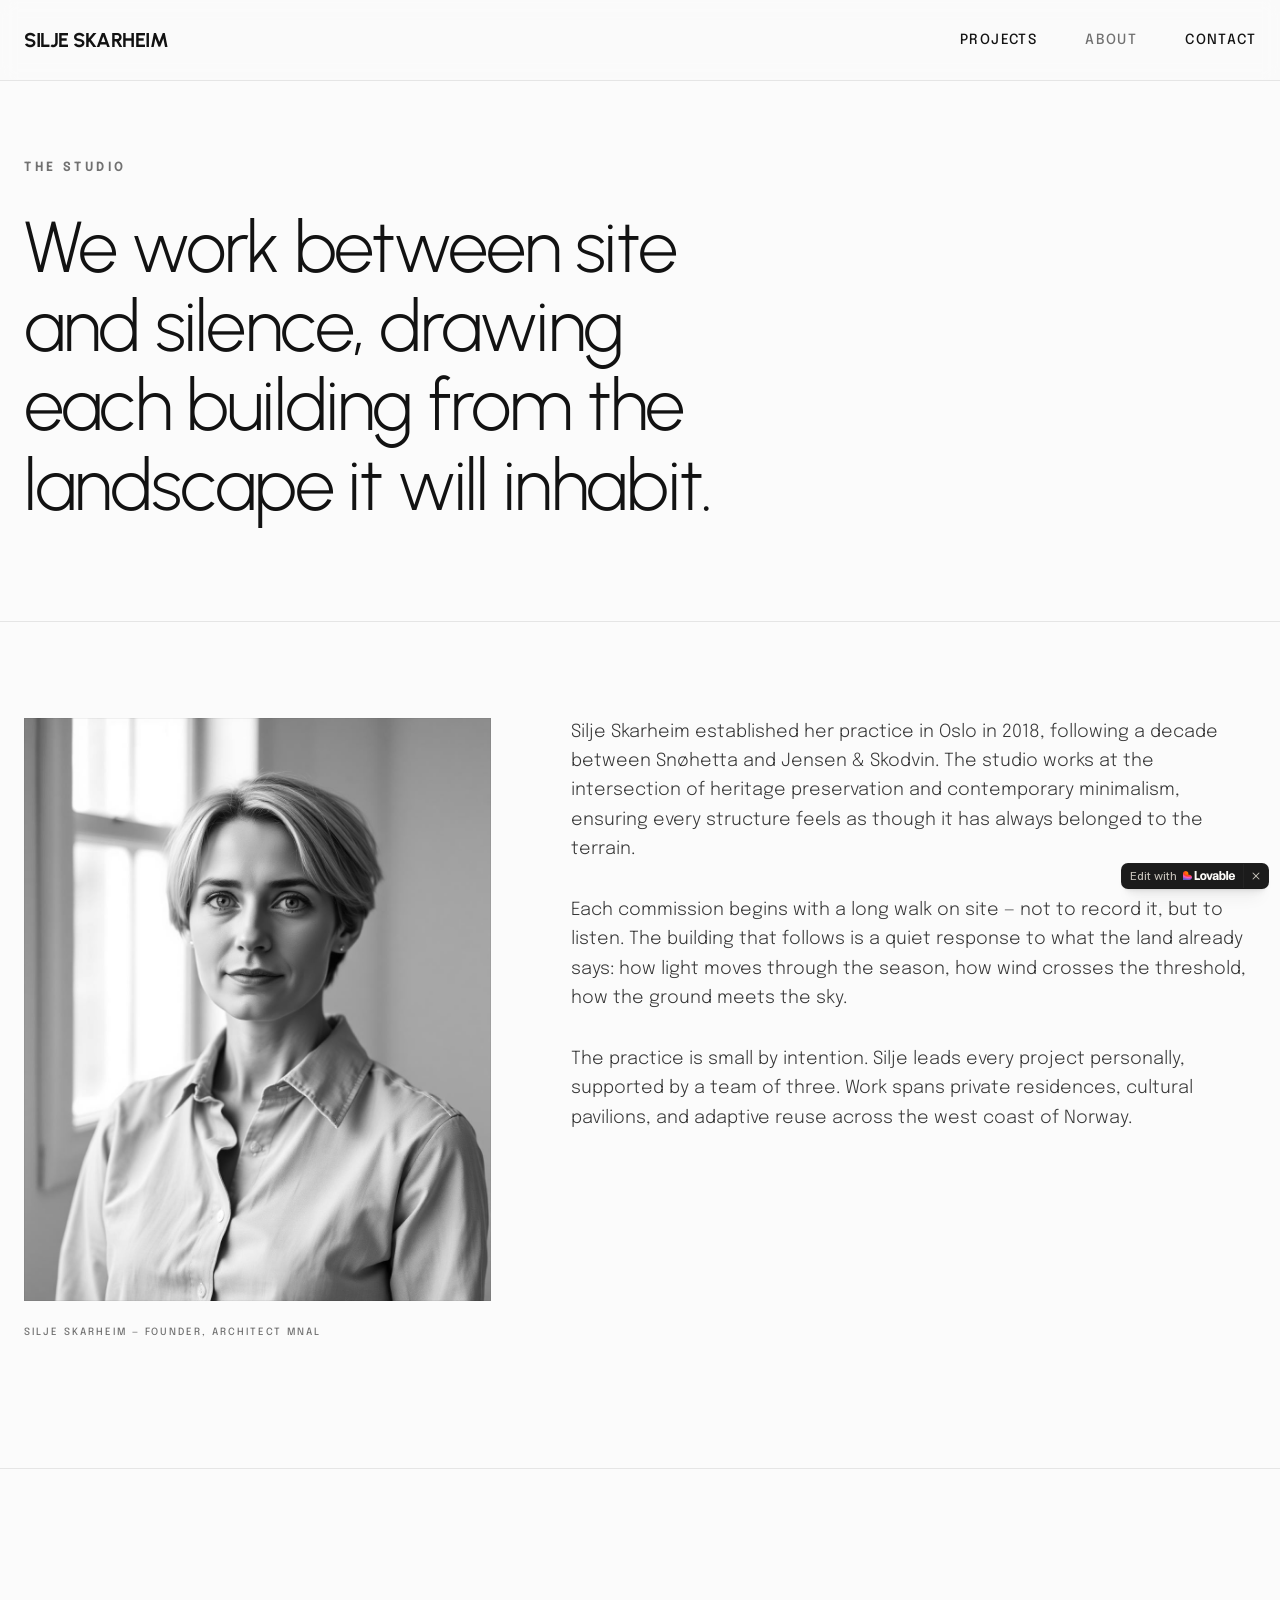
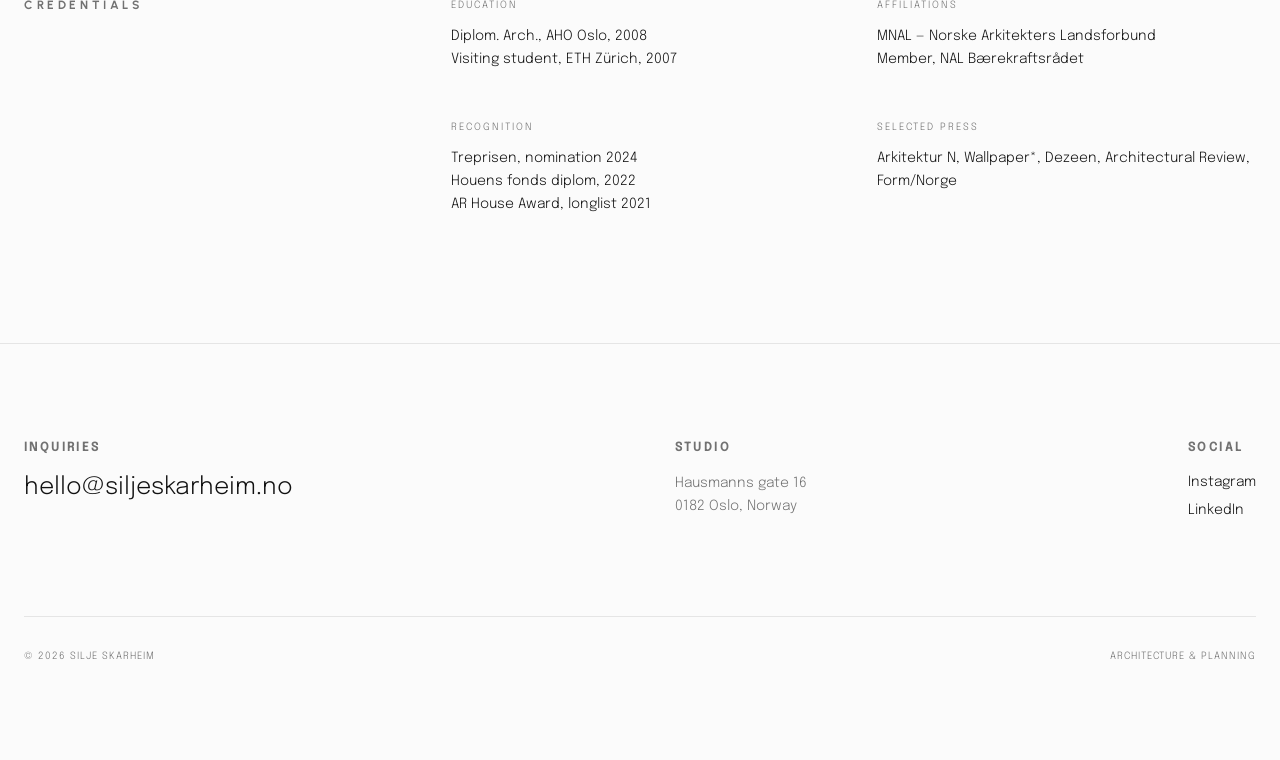
==== about.html @ f403f25b "Initial site Co-authored-by: Copilot <223556219+Copilot@users.noreply.github.com>" ====
<!DOCTYPE html><html lang="en"><head><meta charSet="utf-8"/><meta name="viewport" content="width=device-width, initial-scale=1"/><link rel="stylesheet" href="./assets/styles-DpxF1PvM.css" data-precedence="default"/><link rel="stylesheet" href="./fonts.css" data-precedence="default"/><title>About — Silje Skarheim</title><meta name="author" content="Silje Skarheim"/><meta property="og:type" content="website"/><meta name="twitter:card" content="summary_large_image"/><meta name="twitter:title" content="Silje — Architect MNAL, Oslo"/><meta name="twitter:description" content="A minimalist website showcasing the architectural work of Silje Skarheim."/><meta name="twitter:image" content="./assets/id-preview-7db0d701--3c477d62-ffeb-49ba-8477-8e46ab8a5248.lovable.app-1781374682608.png"/><meta name="description" content="Silje Skarheim established her practice in 2018. A focus on tectonic honesty and Nordic site specificity."/><meta property="og:title" content="About — Silje Skarheim"/><meta property="og:description" content="Architect MNAL based in Oslo. Practice founded 2018, working between residential and cultural commissions."/><meta property="og:image" content="./assets/portrait-silje-D8i7i19S.jpg"/>
<style>
	@font-face {
		font-family: 'CameraPlainVariable';
		src: url('./fonts/CameraPlainVariable.woff2') format('woff2');
		font-weight: 100 900;
		font-style: normal;
		font-display: swap;
	}

	#lovable-badge {
		--badge-bg: #1b1b1b;
		--badge-text: #c5c1b9;
		--badge-text-hover: #dcdad5;
		--badge-radius: 6px;
		--badge-padding: 8px;
		--badge-gap: 6px;
		--badge-shadow: 
			0 0 0 1px rgba(0, 0, 0, 0.88),
			0 1px 0 0 rgba(0, 0, 0, 0.04),
			0 2px 2px -1px rgba(0, 0, 0, 0.08),
			0 4px 4px -2px rgba(0, 0, 0, 0.08),
			0 8px 8px -4px rgba(0, 0, 0, 0.08),
			0 16px 16px -8px rgba(0, 0, 0, 0.08);
		--badge-transition-duration: 0.2s;
		--badge-transition-easing: cubic-bezier(0.16, 1, 0.32, 1);
		--focus-color: #575ECF;
		--focus-offset: 2px;
		--focus-width: 2px;
		
		position: fixed;
		bottom: 12px;
		right: 12px;
		height: 24px;
		display: flex;
		align-items: center;
		z-index: 1000000;
		background-color: var(--badge-bg) !important;
		color: var(--badge-text) !important;
		border-radius: var(--badge-radius);
		box-shadow: var(--badge-shadow) !important;
		font-size: 12px;
		font-family: CameraPlainVariable, "CameraPlainVariable Fallback", -apple-system, BlinkMacSystemFont, 'Segoe UI', Roboto, sans-serif;
		font-weight: 400 !important;
		text-transform: none !important;
		font-feature-settings: normal !important;
		transform: translateZ(0);
		will-change: transform, opacity;
	}

	#lovable-badge-cta {
		display: flex;
		align-items: center;
		gap: var(--badge-gap);
		padding: 0 var(--badge-padding);
		height: 100%;
		color: inherit;
		text-decoration: none;
		white-space: nowrap;
		border-radius: var(--badge-radius) 0 0 var(--badge-radius);
		transition: 
			background-color var(--badge-transition-duration) ease,
			color var(--badge-transition-duration) ease,
			transform 0.1s ease;
	}

	#lovable-badge-cta:hover {
		background: rgba(255, 255, 255, 0.04);
		color: var(--badge-text-hover);
	}

	#lovable-badge-cta:active {
		transform: scale(0.98);
	}

	#lovable-badge-cta:focus {
		outline: none;
	}

	#lovable-badge-cta:focus-visible {
		outline: var(--focus-width) solid var(--focus-color);
		outline-offset: var(--focus-offset);
		z-index: 1;
	}

	#lovable-badge-text {
		line-height: 1;
	}

	#lovable-badge-divider {
		width: 1px;
		height: 24px;
		background-color: rgba(255, 255, 255, 0.04);
		flex-shrink: 0;
	}

	#lovable-badge-close {
		width: 24px;
		height: 24px;
		min-width: 24px;
		min-height: 24px;
		cursor: pointer;
		background: none;
		border: none;
		padding: 0;
		display: flex;
		align-items: center;
		justify-content: center;
		border-radius: 0 var(--badge-radius) var(--badge-radius) 0;
		flex-shrink: 0;
		transition: 
			background-color var(--badge-transition-duration) ease,
			transform 0.1s ease;
	}

	#lovable-badge-close:hover {
		background: rgba(255, 255, 255, 0.04);
	}

	#lovable-badge-close:active {
		transform: scale(0.92);
	}

	#lovable-badge-close:focus {
		outline: none;
	}

	#lovable-badge-close:focus-visible {
		outline: var(--focus-width) solid var(--focus-color);
		outline-offset: calc(var(--focus-offset) * -1);
		z-index: 1;
	}

	#lovable-badge-close svg path {
		fill: var(--badge-text);
		transition: fill var(--badge-transition-duration) ease;
	}

	#lovable-badge-close:hover svg path {
		fill: var(--badge-text-hover);
	}

	@media (prefers-reduced-motion: reduce) {
		#lovable-badge-cta,
		#lovable-badge-close,
		#lovable-badge-close svg path {
			transition: none;
		}
		
		#lovable-badge-cta:active,
		#lovable-badge-close:active {
			transform: none;
		}
	}

	@media (prefers-contrast: high) {
		#lovable-badge {
			--badge-bg: #000;
			--badge-text: #fff;
			--badge-text-hover: #fff;
			border: 2px solid currentColor;
		}
		
		#lovable-badge-cta:focus-visible,
		#lovable-badge-close:focus-visible {
			outline-width: 3px;
		}
	}
</style>
</head><body><nav class="fixed top-0 w-full z-50 bg-canvas/80 backdrop-blur-sm border-b border-line"><div class="max-w-7xl mx-auto px-6 h-20 flex items-center justify-between"><a href="./about.html" class="font-heading font-bold text-xl tracking-tight uppercase text-ink">Silje Skarheim</a><div class="flex gap-8 md:gap-12 text-[11px] md:text-sm uppercase tracking-widest font-medium"><a href="./projects.html" class="text-ink hover:text-muted-grey transition-colors">Projects</a><a class="text-ink hover:text-muted-grey transition-colors text-muted-grey" href="./about.html" data-status="active" aria-current="page">About</a><a href="./contact.html" class="text-ink hover:text-muted-grey transition-colors">Contact</a></div></div></nav><main class="min-h-screen bg-canvas text-ink"><!--$--><section class="pt-40 pb-24 px-6"><div class="max-w-7xl mx-auto"><p class="text-xs uppercase tracking-[0.3em] font-bold text-muted-grey mb-8">The Studio</p><h1 class="font-heading text-4xl md:text-6xl lg:text-7xl font-light leading-[1.1] tracking-tight max-w-4xl text-balance">We work between site and silence, drawing each building from the landscape it will inhabit.</h1></div></section><section class="pb-32 px-6 border-t border-line pt-24"><div class="max-w-7xl mx-auto grid grid-cols-1 md:grid-cols-12 gap-12 md:gap-20"><div class="md:col-span-5"><img src="./assets/portrait-silje-D8i7i19S.jpg" alt="Silje Skarheim" loading="lazy" class="w-full aspect-[4/5] object-cover outline-1 -outline-offset-1 outline-ink/5 grayscale"/><p class="mt-6 text-[10px] font-medium uppercase tracking-[0.2em] text-muted-grey">Silje Skarheim — Founder, Architect MNAL</p></div><div class="md:col-span-7 space-y-8 text-lg leading-relaxed text-ink/85 font-light"><p>Silje Skarheim established her practice in Oslo in 2018, following a decade between Snøhetta and Jensen &amp; Skodvin. The studio works at the intersection of heritage preservation and contemporary minimalism, ensuring every structure feels as though it has always belonged to the terrain.</p><p>Each commission begins with a long walk on site — not to record it, but to listen. The building that follows is a quiet response to what the land already says: how light moves through the season, how wind crosses the threshold, how the ground meets the sky.</p><p>The practice is small by intention. Silje leads every project personally, supported by a team of three. Work spans private residences, cultural pavilions, and adaptive reuse across the west coast of Norway.</p></div></div></section><section class="py-32 px-6 border-t border-line"><div class="max-w-7xl mx-auto grid grid-cols-1 md:grid-cols-12 gap-12"><div class="md:col-span-4"><h2 class="font-heading text-xs uppercase tracking-[0.3em] font-bold text-muted-grey">Credentials</h2></div><div class="md:col-span-8 grid grid-cols-1 md:grid-cols-2 gap-12 text-sm leading-relaxed"><div><p class="text-[10px] uppercase tracking-[0.2em] text-muted-grey mb-3">Education</p><p>Diplom. Arch., AHO Oslo, 2008<br/>Visiting student, ETH Zürich, 2007</p></div><div><p class="text-[10px] uppercase tracking-[0.2em] text-muted-grey mb-3">Affiliations</p><p>MNAL — Norske Arkitekters Landsforbund<br/>Member, NAL Bærekraftsrådet</p></div><div><p class="text-[10px] uppercase tracking-[0.2em] text-muted-grey mb-3">Recognition</p><p>Treprisen, nomination 2024<br/>Houens fonds diplom, 2022<br/>AR House Award, longlist 2021</p></div><div><p class="text-[10px] uppercase tracking-[0.2em] text-muted-grey mb-3">Selected Press</p><p>Arkitektur N, Wallpaper*, Dezeen, Architectural Review, Form/Norge</p></div></div></div></section><!--/$--></main><footer class="py-24 px-6 border-t border-line"><div class="max-w-7xl mx-auto flex flex-col md:flex-row justify-between items-start gap-16"><div class="space-y-4"><p class="text-xs uppercase tracking-[0.2em] font-bold text-muted-grey">Inquiries</p><a href="mailto:hello@siljeskarheim.no" class="text-2xl font-light border-b border-transparent hover:border-ink transition-colors">hello@siljeskarheim.no</a></div><div class="space-y-4"><p class="text-xs uppercase tracking-[0.2em] font-bold text-muted-grey">Studio</p><p class="text-sm text-muted-grey leading-relaxed">Hausmanns gate 16<br/>0182 Oslo, Norway</p></div><div class="space-y-4"><p class="text-xs uppercase tracking-[0.2em] font-bold text-muted-grey">Social</p><div class="flex flex-col gap-2"><a href="#" class="text-sm hover:text-muted-grey transition-colors">Instagram</a><a href="#" class="text-sm hover:text-muted-grey transition-colors">LinkedIn</a></div></div></div><div class="max-w-7xl mx-auto mt-24 pt-8 border-t border-line flex justify-between"><span class="text-[10px] uppercase tracking-widest text-muted-grey">© <!-- -->2026<!-- --> Silje Skarheim</span><span class="text-[10px] uppercase tracking-widest text-muted-grey">Architecture &amp; Planning</span></div></footer>
<aside 
	id="lovable-badge" 
	role="complementary"
	dir="ltr"
	lang="en"
	aria-label="Edit with Lovable">
	<a 
		id="lovable-badge-cta" 
		target="_blank" 
		href="https://lovable.dev/projects/3c477d62-ffeb-49ba-8477-8e46ab8a5248?utm_source=lovable-badge"
		rel="noopener nofollow"
		aria-label="Edit with Lovable">
		<span id="lovable-badge-text">Edit with</span>
		<svg xmlns="http://www.w3.org/2000/svg" width="52" height="16" fill="none" viewBox="0 0 52 16">
  <path fill="#FCFBF8" fill-rule="evenodd" d="M20.318 5.25c.643 0 1.206.14 1.69.418a2.81 2.81 0 0 1 1.118 1.191c.266.513.4 1.115.4 1.807s-.134 1.296-.4 1.812a2.81 2.81 0 0 1-1.118 1.193c-.484.278-1.047.418-1.69.418s-1.208-.14-1.695-.418a2.85 2.85 0 0 1-1.125-1.193c-.262-.516-.393-1.12-.393-1.812s.131-1.294.393-1.807a2.848 2.848 0 0 1 1.125-1.191c.487-.279 1.052-.418 1.695-.418Zm0 1.425c-.27 0-.504.076-.7.228-.193.147-.34.37-.443.67-.102.295-.153.66-.153 1.093 0 .435.05.801.153 1.1.102.3.25.524.443.676.196.147.43.22.7.22.27 0 .502-.073.694-.22.193-.152.341-.375.443-.67.103-.299.153-.667.153-1.106 0-.65-.112-1.145-.337-1.481a1.08 1.08 0 0 0-.953-.51ZM32.7 5.25c.61 0 1.127.1 1.549.3.422.197.74.48.953.849.217.368.325.809.325 1.32v2.704c0 .29.02.562.062.812.044.245.108.4.19.466V12h-1.935a5.895 5.895 0 0 1-.105-.684 7.745 7.745 0 0 1-.02-.228 2.293 2.293 0 0 1-.151.203c-.205.242-.47.437-.793.584-.32.143-.685.215-1.094.215-.406 0-.77-.08-1.094-.24a1.845 1.845 0 0 1-.756-.682 1.984 1.984 0 0 1-.27-1.045c0-.606.178-1.069.535-1.388.356-.324.87-.534 1.542-.633l1.125-.16c.225-.032.403-.074.534-.123a.622.622 0 0 0 .288-.196.549.549 0 0 0 .093-.327.65.65 0 0 0-.11-.367.702.702 0 0 0-.32-.27c-.14-.07-.31-.105-.51-.105-.32 0-.576.083-.768.251-.193.164-.298.39-.314.676h-1.923c.016-.434.147-.82.393-1.155.25-.34.596-.604 1.039-.792.442-.189.954-.283 1.535-.283Zm.99 3.498a.98.98 0 0 1-.215.14 2.49 2.49 0 0 1-.584.178l-.473.092c-.315.061-.553.156-.713.283-.155.127-.233.305-.233.534 0 .23.084.412.252.547.168.135.383.203.645.203s.494-.058.694-.173c.201-.118.355-.282.461-.49.11-.21.166-.448.166-.714v-.6Zm4.526-2.375c.065-.125.138-.243.221-.349.197-.25.437-.44.719-.571.282-.135.6-.203.952-.203.528 0 .988.138 1.377.412.389.275.688.67.896 1.186.21.512.314 1.12.314 1.824 0 .7-.107 1.309-.32 1.825-.213.512-.518.906-.915 1.18-.393.275-.854.412-1.383.412-.352 0-.667-.062-.946-.184a1.832 1.832 0 0 1-.7-.554 2.2 2.2 0 0 1-.234-.383V12h-1.843V3h1.862v3.373Zm1.284.296c-.274 0-.51.085-.707.253-.192.163-.338.397-.436.7a3.376 3.376 0 0 0-.148 1.05c0 .406.05.759.148 1.058.098.299.243.53.436.694.197.164.433.246.707.246.279 0 .512-.082.7-.246.193-.164.336-.395.43-.694.099-.3.148-.652.148-1.058 0-.405-.05-.757-.147-1.056-.095-.299-.238-.53-.43-.694a1.015 1.015 0 0 0-.7-.253Zm9.416-1.419c.602 0 1.136.131 1.604.393.466.262.829.643 1.086 1.143.263.5.394 1.097.394 1.794 0 .25-.002.449-.006.596H47.51c.018.288.071.538.164.75a1.3 1.3 0 0 0 .491.596c.214.13.465.196.757.196.319 0 .583-.082.792-.246.209-.167.34-.403.393-.706h1.862a2.48 2.48 0 0 1-.485 1.235 2.54 2.54 0 0 1-1.051.805c-.439.188-.949.283-1.53.283-.655 0-1.225-.125-1.708-.375a2.672 2.672 0 0 1-1.13-1.143c-.267-.508-.4-1.137-.4-1.887 0-.712.14-1.327.418-1.843a2.86 2.86 0 0 1 1.155-1.186c.491-.27 1.051-.405 1.678-.405Zm-.044 1.345c-.274 0-.516.068-.725.203a1.29 1.29 0 0 0-.479.59 2.045 2.045 0 0 0-.132.498h2.562a1.873 1.873 0 0 0-.138-.602 1.061 1.061 0 0 0-.418-.516 1.243 1.243 0 0 0-.67-.173Z" clip-rule="evenodd"/>
  <path fill="#FCFBF8" d="m26.605 9.995 1.342-4.566h1.924L27.628 12h-2.07l-2.33-6.57h1.98l1.397 4.565Zm-13.013.143h2.256c1.632 0 1.421 1.837 1.418 1.861h-5.603V3h1.93v7.138Zm31.516 1.861h-1.862V3h1.862v8.999Z"/>
  <path fill="url(#a)" fill-rule="evenodd" d="M2.7 3c1.492 0 2.7 1.192 2.7 2.663v1.012h.9c1.49 0 2.7 1.192 2.7 2.662S7.791 12 6.3 12H0V5.663C0 4.193 1.209 3 2.7 3Z" clip-rule="evenodd"/>
  <defs>
    <radialGradient id="a" cx="0" cy="0" r="1" gradientTransform="matrix(-1.54236 7.07838 -10.231 -2.15602 4.627 5.022)" gradientUnits="userSpaceOnUse">
      <stop offset=".106" stop-color="#FE7B02"/>
      <stop offset=".394" stop-color="#FE3F21"/>
      <stop offset=".608" stop-color="#F858BC"/>
      <stop offset=".929" stop-color="#575ECF"/>
    </radialGradient>
  </defs>
</svg>

	</a>
	
	<span id="lovable-badge-divider" aria-hidden="true"></span>
	
	<button 
		id="lovable-badge-close"
		aria-label="Dismiss"
		title="Dismiss"
		type="button">
		<svg xmlns="http://www.w3.org/2000/svg" width="16" height="16" fill="none" viewBox="0 0 16 16" aria-hidden="true">
			<path d="M10.646 4.646a.5.5 0 1 1 .707.708L8.707 8l2.646 2.646a.5.5 0 1 1-.707.707L8 8.707l-2.646 2.646a.5.5 0 1 1-.708-.707L7.293 8 4.646 5.354a.5.5 0 1 1 .708-.708L8 7.293l2.646-2.647Z"/>
		</svg>
	</button>
</aside>

</body></html>
---- assets/styles-DpxF1PvM.css ----
@layer properties{@supports (((-webkit-hyphens:none)) and (not (margin-trim:inline))) or ((-moz-orient:inline) and (not (color:rgb(from red r g b)))){*,:before,:after,::backdrop{--tw-translate-x:0;--tw-translate-y:0;--tw-translate-z:0;--tw-rotate-x:initial;--tw-rotate-y:initial;--tw-rotate-z:initial;--tw-skew-x:initial;--tw-skew-y:initial;--tw-space-y-reverse:0;--tw-space-x-reverse:0;--tw-border-style:solid;--tw-leading:initial;--tw-font-weight:initial;--tw-tracking:initial;--tw-ordinal:initial;--tw-slashed-zero:initial;--tw-numeric-figure:initial;--tw-numeric-spacing:initial;--tw-numeric-fraction:initial;--tw-shadow:0 0 #0000;--tw-shadow-color:initial;--tw-shadow-alpha:100%;--tw-inset-shadow:0 0 #0000;--tw-inset-shadow-color:initial;--tw-inset-shadow-alpha:100%;--tw-ring-color:initial;--tw-ring-shadow:0 0 #0000;--tw-inset-ring-color:initial;--tw-inset-ring-shadow:0 0 #0000;--tw-ring-inset:initial;--tw-ring-offset-width:0px;--tw-ring-offset-color:#fff;--tw-ring-offset-shadow:0 0 #0000;--tw-outline-style:solid;--tw-blur:initial;--tw-brightness:initial;--tw-contrast:initial;--tw-grayscale:initial;--tw-hue-rotate:initial;--tw-invert:initial;--tw-opacity:initial;--tw-saturate:initial;--tw-sepia:initial;--tw-drop-shadow:initial;--tw-drop-shadow-color:initial;--tw-drop-shadow-alpha:100%;--tw-drop-shadow-size:initial;--tw-backdrop-blur:initial;--tw-backdrop-brightness:initial;--tw-backdrop-contrast:initial;--tw-backdrop-grayscale:initial;--tw-backdrop-hue-rotate:initial;--tw-backdrop-invert:initial;--tw-backdrop-opacity:initial;--tw-backdrop-saturate:initial;--tw-backdrop-sepia:initial;--tw-duration:initial;--tw-ease:initial;--tw-content:"";--tw-animation-delay:0s;--tw-animation-direction:normal;--tw-animation-duration:initial;--tw-animation-fill-mode:none;--tw-animation-iteration-count:1;--tw-enter-blur:0;--tw-enter-opacity:1;--tw-enter-rotate:0;--tw-enter-scale:1;--tw-enter-translate-x:0;--tw-enter-translate-y:0;--tw-exit-blur:0;--tw-exit-opacity:1;--tw-exit-rotate:0;--tw-exit-scale:1;--tw-exit-translate-x:0;--tw-exit-translate-y:0}}}@layer theme{:root,:host{--font-mono:ui-monospace, SFMono-Regular, Menlo, Monaco, Consolas, "Liberation Mono", "Courier New", monospace;--color-stone-100:#f5f5f4;--color-black:#000;--spacing:.25rem;--container-sm:24rem;--container-md:28rem;--container-lg:32rem;--container-2xl:42rem;--container-3xl:48rem;--container-4xl:56rem;--container-7xl:80rem;--text-xs:.75rem;--text-xs--line-height:calc(1 / .75);--text-sm:.875rem;--text-sm--line-height:calc(1.25 / .875);--text-base:1rem;--text-base--line-height: 1.5 ;--text-lg:1.125rem;--text-lg--line-height:calc(1.75 / 1.125);--text-xl:1.25rem;--text-xl--line-height:calc(1.75 / 1.25);--text-2xl:1.5rem;--text-2xl--line-height:calc(2 / 1.5);--text-3xl:1.875rem;--text-3xl--line-height: 1.2 ;--text-4xl:2.25rem;--text-4xl--line-height:calc(2.5 / 2.25);--text-5xl:3rem;--text-5xl--line-height:1;--text-6xl:3.75rem;--text-6xl--line-height:1;--text-7xl:4.5rem;--text-7xl--line-height:1;--text-8xl:6rem;--text-8xl--line-height:1;--font-weight-light:300;--font-weight-normal:400;--font-weight-medium:500;--font-weight-semibold:600;--font-weight-bold:700;--tracking-tight:-.025em;--tracking-widest:.1em;--leading-tight:1.25;--leading-snug:1.375;--leading-relaxed:1.625;--radius-xl:.75rem;--ease-in-out:cubic-bezier(.4, 0, .2, 1);--animate-pulse:pulse 2s cubic-bezier(.4, 0, .6, 1) infinite;--blur-sm:8px;--aspect-video:16 / 9;--default-transition-duration:.15s;--default-transition-timing-function:cubic-bezier(.4, 0, .2, 1);--default-font-family:"Epilogue", ui-sans-serif, system-ui, sans-serif;--default-mono-font-family:var(--font-mono);--color-line:var(--line);--color-border:var(--line);--font-body:"Epilogue", ui-sans-serif, system-ui, sans-serif}@supports (color:lab(0% 0 0)){:root,:host{--color-stone-100:lab(96.5286% -.0991821 .364268)}}}@layer base{*,:after,:before,::backdrop{box-sizing:border-box;border:0 solid;margin:0;padding:0}::file-selector-button{box-sizing:border-box;border:0 solid;margin:0;padding:0}html,:host{-webkit-text-size-adjust:100%;tab-size:4;line-height:1.5;font-family:var(--default-font-family,ui-sans-serif, system-ui, sans-serif, "Apple Color Emoji", "Segoe UI Emoji", "Segoe UI Symbol", "Noto Color Emoji");font-feature-settings:var(--default-font-feature-settings,normal);font-variation-settings:var(--default-font-variation-settings,normal);-webkit-tap-highlight-color:transparent}hr{height:0;color:inherit;border-top-width:1px}abbr:where([title]){-webkit-text-decoration:underline dotted;text-decoration:underline dotted}h1,h2,h3,h4,h5,h6{font-size:inherit;font-weight:inherit}a{color:inherit;-webkit-text-decoration:inherit;text-decoration:inherit}b,strong{font-weight:bolder}code,kbd,samp,pre{font-family:var(--default-mono-font-family,ui-monospace, SFMono-Regular, Menlo, Monaco, Consolas, "Liberation Mono", "Courier New", monospace);font-feature-settings:var(--default-mono-font-feature-settings,normal);font-variation-settings:var(--default-mono-font-variation-settings,normal);font-size:1em}small{font-size:80%}sub,sup{vertical-align:baseline;font-size:75%;line-height:0;position:relative}sub{bottom:-.25em}sup{top:-.5em}table{text-indent:0;border-color:inherit;border-collapse:collapse}:-moz-focusring{outline:auto}progress{vertical-align:baseline}summary{display:list-item}ol,ul,menu{list-style:none}img,svg,video,canvas,audio,iframe,embed,object{vertical-align:middle;display:block}img,video{max-width:100%;height:auto}button,input,select,optgroup,textarea{font:inherit;font-feature-settings:inherit;font-variation-settings:inherit;letter-spacing:inherit;color:inherit;opacity:1;background-color:#0000;border-radius:0}::file-selector-button{font:inherit;font-feature-settings:inherit;font-variation-settings:inherit;letter-spacing:inherit;color:inherit;opacity:1;background-color:#0000;border-radius:0}:where(select:is([multiple],[size])) optgroup{font-weight:bolder}:where(select:is([multiple],[size])) optgroup option{padding-inline-start:20px}::file-selector-button{margin-inline-end:4px}::placeholder{opacity:1}@supports (not ((-webkit-appearance:-apple-pay-button))) or (contain-intrinsic-size:1px){::placeholder{color:currentColor}@supports (color:color-mix(in lab,red,red)){::placeholder{color:color-mix(in oklab,currentcolor 50%,transparent)}}}textarea{resize:vertical}::-webkit-search-decoration{-webkit-appearance:none}::-webkit-date-and-time-value{min-height:1lh;text-align:inherit}::-webkit-datetime-edit{display:inline-flex}::-webkit-datetime-edit-fields-wrapper{padding:0}::-webkit-datetime-edit{padding-block:0}::-webkit-datetime-edit-year-field{padding-block:0}::-webkit-datetime-edit-month-field{padding-block:0}::-webkit-datetime-edit-day-field{padding-block:0}::-webkit-datetime-edit-hour-field{padding-block:0}::-webkit-datetime-edit-minute-field{padding-block:0}::-webkit-datetime-edit-second-field{padding-block:0}::-webkit-datetime-edit-millisecond-field{padding-block:0}::-webkit-datetime-edit-meridiem-field{padding-block:0}::-webkit-calendar-picker-indicator{line-height:1}:-moz-ui-invalid{box-shadow:none}button,input:where([type=button],[type=reset],[type=submit]){appearance:button}::file-selector-button{appearance:button}::-webkit-inner-spin-button{height:auto}::-webkit-outer-spin-button{height:auto}[hidden]:where(:not([hidden=until-found])){display:none!important}*{border-color:var(--color-line)}html,body{background-color:var(--canvas);color:var(--ink);font-family:var(--font-body);-webkit-font-smoothing:antialiased;-moz-osx-font-smoothing:grayscale;font-weight:300}::selection{background:var(--ink);color:var(--canvas)}}@layer components;@layer utilities{.pointer-events-none{pointer-events:none}.invisible{visibility:hidden}.sr-only{clip-path:inset(50%);white-space:nowrap;border-width:0;width:1px;height:1px;margin:-1px;padding:0;position:absolute;overflow:hidden}.absolute{position:absolute}.fixed{position:fixed}.relative{position:relative}.inset-0{inset:calc(var(--spacing) * 0)}.inset-x-0{inset-inline:calc(var(--spacing) * 0)}.inset-y-0{inset-block:calc(var(--spacing) * 0)}.start{inset-inline-start:var(--spacing)}.-top-12{top:calc(var(--spacing) * -12)}.top-0{top:calc(var(--spacing) * 0)}.top-1\.5{top:calc(var(--spacing) * 1.5)}.top-1\/2{top:50%}.top-3\.5{top:calc(var(--spacing) * 3.5)}.top-4{top:calc(var(--spacing) * 4)}.top-\[1px\]{top:1px}.top-\[50\%\]{top:50%}.top-\[60\%\]{top:60%}.top-full{top:100%}.-right-12{right:calc(var(--spacing) * -12)}.right-0{right:calc(var(--spacing) * 0)}.right-1{right:calc(var(--spacing) * 1)}.right-2{right:calc(var(--spacing) * 2)}.right-3{right:calc(var(--spacing) * 3)}.right-4{right:calc(var(--spacing) * 4)}.-bottom-12{bottom:calc(var(--spacing) * -12)}.bottom-0{bottom:calc(var(--spacing) * 0)}.-left-12{left:calc(var(--spacing) * -12)}.left-0{left:calc(var(--spacing) * 0)}.left-1\/2{left:50%}.left-2{left:calc(var(--spacing) * 2)}.left-\[50\%\]{left:50%}.z-10{z-index:10}.z-20{z-index:20}.z-50{z-index:50}.z-\[1\]{z-index:1}.-mx-1{margin-inline:calc(var(--spacing) * -1)}.mx-2{margin-inline:calc(var(--spacing) * 2)}.mx-3\.5{margin-inline:calc(var(--spacing) * 3.5)}.mx-auto{margin-inline:auto}.my-0\.5{margin-block:calc(var(--spacing) * .5)}.my-1{margin-block:calc(var(--spacing) * 1)}.-mt-4{margin-top:calc(var(--spacing) * -4)}.mt-1\.5{margin-top:calc(var(--spacing) * 1.5)}.mt-2{margin-top:calc(var(--spacing) * 2)}.mt-4{margin-top:calc(var(--spacing) * 4)}.mt-6{margin-top:calc(var(--spacing) * 6)}.mt-8{margin-top:calc(var(--spacing) * 8)}.mt-24{margin-top:calc(var(--spacing) * 24)}.mt-auto{margin-top:auto}.mr-2{margin-right:calc(var(--spacing) * 2)}.mb-1{margin-bottom:calc(var(--spacing) * 1)}.mb-3{margin-bottom:calc(var(--spacing) * 3)}.mb-4{margin-bottom:calc(var(--spacing) * 4)}.mb-8{margin-bottom:calc(var(--spacing) * 8)}.mb-12{margin-bottom:calc(var(--spacing) * 12)}.mb-16{margin-bottom:calc(var(--spacing) * 16)}.mb-24{margin-bottom:calc(var(--spacing) * 24)}.-ml-4{margin-left:calc(var(--spacing) * -4)}.ml-1{margin-left:calc(var(--spacing) * 1)}.ml-auto{margin-left:auto}.block{display:block}.flex{display:flex}.grid{display:grid}.hidden{display:none}.inline{display:inline}.inline-block{display:inline-block}.inline-flex{display:inline-flex}.table{display:table}.aspect-\[4\/5\]{aspect-ratio:4/5}.aspect-\[21\/9\]{aspect-ratio:21/9}.aspect-square{aspect-ratio:1}.aspect-video{aspect-ratio:var(--aspect-video)}.size-\(--cell-size\){width:var(--cell-size);height:var(--cell-size)}.size-4{width:calc(var(--spacing) * 4);height:calc(var(--spacing) * 4)}.h-\(--cell-size\){height:var(--cell-size)}.h-1\.5{height:calc(var(--spacing) * 1.5)}.h-2{height:calc(var(--spacing) * 2)}.h-2\.5{height:calc(var(--spacing) * 2.5)}.h-3{height:calc(var(--spacing) * 3)}.h-3\.5{height:calc(var(--spacing) * 3.5)}.h-4{height:calc(var(--spacing) * 4)}.h-5{height:calc(var(--spacing) * 5)}.h-7{height:calc(var(--spacing) * 7)}.h-8{height:calc(var(--spacing) * 8)}.h-9{height:calc(var(--spacing) * 9)}.h-10{height:calc(var(--spacing) * 10)}.h-12{height:calc(var(--spacing) * 12)}.h-20{height:calc(var(--spacing) * 20)}.h-\[1px\]{height:1px}.h-\[var\(--radix-navigation-menu-viewport-height\)\]{height:var(--radix-navigation-menu-viewport-height)}.h-\[var\(--radix-select-trigger-height\)\]{height:var(--radix-select-trigger-height)}.h-auto{height:auto}.h-full{height:100%}.h-px{height:1px}.h-svh{height:100svh}.max-h-\(--radix-context-menu-content-available-height\){max-height:var(--radix-context-menu-content-available-height)}.max-h-\(--radix-select-content-available-height\){max-height:var(--radix-select-content-available-height)}.max-h-\[300px\]{max-height:300px}.max-h-\[var\(--radix-dropdown-menu-content-available-height\)\]{max-height:var(--radix-dropdown-menu-content-available-height)}.min-h-0{min-height:calc(var(--spacing) * 0)}.min-h-\[60px\]{min-height:60px}.min-h-screen{min-height:100vh}.min-h-svh{min-height:100svh}.w-\(--cell-size\){width:var(--cell-size)}.w-\(--sidebar-width\){width:var(--sidebar-width)}.w-0{width:calc(var(--spacing) * 0)}.w-1{width:calc(var(--spacing) * 1)}.w-2{width:calc(var(--spacing) * 2)}.w-2\.5{width:calc(var(--spacing) * 2.5)}.w-3{width:calc(var(--spacing) * 3)}.w-3\.5{width:calc(var(--spacing) * 3.5)}.w-3\/4{width:75%}.w-4{width:calc(var(--spacing) * 4)}.w-5{width:calc(var(--spacing) * 5)}.w-7{width:calc(var(--spacing) * 7)}.w-8{width:calc(var(--spacing) * 8)}.w-9{width:calc(var(--spacing) * 9)}.w-10{width:calc(var(--spacing) * 10)}.w-64{width:calc(var(--spacing) * 64)}.w-72{width:calc(var(--spacing) * 72)}.w-\[1px\]{width:1px}.w-\[100px\]{width:100px}.w-auto{width:auto}.w-fit{width:fit-content}.w-full{width:100%}.w-max{width:max-content}.w-px{width:1px}.max-w-\(--skeleton-width\){max-width:var(--skeleton-width)}.max-w-2xl{max-width:var(--container-2xl)}.max-w-3xl{max-width:var(--container-3xl)}.max-w-4xl{max-width:var(--container-4xl)}.max-w-7xl{max-width:var(--container-7xl)}.max-w-lg{max-width:var(--container-lg)}.max-w-max{max-width:max-content}.max-w-md{max-width:var(--container-md)}.max-w-sm{max-width:var(--container-sm)}.min-w-\(--cell-size\){min-width:var(--cell-size)}.min-w-0{min-width:calc(var(--spacing) * 0)}.min-w-5{min-width:calc(var(--spacing) * 5)}.min-w-8{min-width:calc(var(--spacing) * 8)}.min-w-9{min-width:calc(var(--spacing) * 9)}.min-w-10{min-width:calc(var(--spacing) * 10)}.min-w-\[8rem\]{min-width:8rem}.min-w-\[12rem\]{min-width:12rem}.min-w-\[var\(--radix-select-trigger-width\)\]{min-width:var(--radix-select-trigger-width)}.flex-1{flex:1}.shrink-0{flex-shrink:0}.grow{flex-grow:1}.grow-0{flex-grow:0}.basis-full{flex-basis:100%}.caption-bottom{caption-side:bottom}.border-collapse{border-collapse:collapse}.origin-\(--radix-context-menu-content-transform-origin\){transform-origin:var(--radix-context-menu-content-transform-origin)}.origin-\(--radix-dropdown-menu-content-transform-origin\){transform-origin:var(--radix-dropdown-menu-content-transform-origin)}.origin-\(--radix-hover-card-content-transform-origin\){transform-origin:var(--radix-hover-card-content-transform-origin)}.origin-\(--radix-menubar-content-transform-origin\){transform-origin:var(--radix-menubar-content-transform-origin)}.origin-\(--radix-popover-content-transform-origin\){transform-origin:var(--radix-popover-content-transform-origin)}.origin-\(--radix-select-content-transform-origin\){transform-origin:var(--radix-select-content-transform-origin)}.origin-\(--radix-tooltip-content-transform-origin\){transform-origin:var(--radix-tooltip-content-transform-origin)}.-translate-x-1\/2{--tw-translate-x: -50% ;translate:var(--tw-translate-x) var(--tw-translate-y)}.-translate-x-px{--tw-translate-x:-1px;translate:var(--tw-translate-x) var(--tw-translate-y)}.translate-x-\[-50\%\]{--tw-translate-x:-50%;translate:var(--tw-translate-x) var(--tw-translate-y)}.translate-x-px{--tw-translate-x:1px;translate:var(--tw-translate-x) var(--tw-translate-y)}.-translate-y-1\/2{--tw-translate-y: -50% ;translate:var(--tw-translate-x) var(--tw-translate-y)}.translate-y-\[-50\%\]{--tw-translate-y:-50%;translate:var(--tw-translate-x) var(--tw-translate-y)}.rotate-45{rotate:45deg}.rotate-90{rotate:90deg}.transform{transform:var(--tw-rotate-x,) var(--tw-rotate-y,) var(--tw-rotate-z,) var(--tw-skew-x,) var(--tw-skew-y,)}.animate-caret-blink{animation:1.25s ease-out infinite caret-blink}.animate-in{animation:enter var(--tw-animation-duration,var(--tw-duration,.15s))var(--tw-ease,ease)var(--tw-animation-delay,0s)var(--tw-animation-iteration-count,1)var(--tw-animation-direction,normal)var(--tw-animation-fill-mode,none)}.animate-pulse{animation:var(--animate-pulse)}.cursor-default{cursor:default}.cursor-pointer{cursor:pointer}.touch-none{touch-action:none}.list-none{list-style-type:none}.grid-cols-1{grid-template-columns:repeat(1,minmax(0,1fr))}.flex-col{flex-direction:column}.flex-col-reverse{flex-direction:column-reverse}.flex-row{flex-direction:row}.flex-wrap{flex-wrap:wrap}.place-content-center{place-content:center}.items-baseline{align-items:baseline}.items-center{align-items:center}.items-end{align-items:flex-end}.items-start{align-items:flex-start}.items-stretch{align-items:stretch}.justify-between{justify-content:space-between}.justify-center{justify-content:center}.gap-1{gap:calc(var(--spacing) * 1)}.gap-1\.5{gap:calc(var(--spacing) * 1.5)}.gap-2{gap:calc(var(--spacing) * 2)}.gap-4{gap:calc(var(--spacing) * 4)}.gap-8{gap:calc(var(--spacing) * 8)}.gap-12{gap:calc(var(--spacing) * 12)}.gap-16{gap:calc(var(--spacing) * 16)}:where(.space-y-1\.5>:not(:last-child)){--tw-space-y-reverse:0;margin-block-start:calc(calc(var(--spacing) * 1.5) * var(--tw-space-y-reverse));margin-block-end:calc(calc(var(--spacing) * 1.5) * calc(1 - var(--tw-space-y-reverse)))}:where(.space-y-2>:not(:last-child)){--tw-space-y-reverse:0;margin-block-start:calc(calc(var(--spacing) * 2) * var(--tw-space-y-reverse));margin-block-end:calc(calc(var(--spacing) * 2) * calc(1 - var(--tw-space-y-reverse)))}:where(.space-y-4>:not(:last-child)){--tw-space-y-reverse:0;margin-block-start:calc(calc(var(--spacing) * 4) * var(--tw-space-y-reverse));margin-block-end:calc(calc(var(--spacing) * 4) * calc(1 - var(--tw-space-y-reverse)))}:where(.space-y-8>:not(:last-child)){--tw-space-y-reverse:0;margin-block-start:calc(calc(var(--spacing) * 8) * var(--tw-space-y-reverse));margin-block-end:calc(calc(var(--spacing) * 8) * calc(1 - var(--tw-space-y-reverse)))}.gap-x-12{column-gap:calc(var(--spacing) * 12)}:where(.space-x-1>:not(:last-child)){--tw-space-x-reverse:0;margin-inline-start:calc(calc(var(--spacing) * 1) * var(--tw-space-x-reverse));margin-inline-end:calc(calc(var(--spacing) * 1) * calc(1 - var(--tw-space-x-reverse)))}.gap-y-24{row-gap:calc(var(--spacing) * 24)}.overflow-auto{overflow:auto}.overflow-hidden{overflow:hidden}.overflow-x-hidden{overflow-x:hidden}.overflow-y-auto{overflow-y:auto}.rounded-\[2px\]{border-radius:2px}.rounded-\[inherit\]{border-radius:inherit}.rounded-full{border-radius:3.40282e38px}.rounded-lg{border-radius:var(--radius)}.rounded-md{border-radius:calc(var(--radius) - 2px)}.rounded-none{border-radius:0}.rounded-sm{border-radius:calc(var(--radius) - 4px)}.rounded-xl{border-radius:var(--radius-xl)}.rounded-t-\[10px\]{border-top-left-radius:10px;border-top-right-radius:10px}.rounded-l-md{border-top-left-radius:calc(var(--radius) - 2px);border-bottom-left-radius:calc(var(--radius) - 2px)}.rounded-tl-sm{border-top-left-radius:calc(var(--radius) - 4px)}.rounded-r-md{border-top-right-radius:calc(var(--radius) - 2px);border-bottom-right-radius:calc(var(--radius) - 2px)}.border{border-style:var(--tw-border-style);border-width:1px}.border-2{border-style:var(--tw-border-style);border-width:2px}.border-\[1\.5px\]{border-style:var(--tw-border-style);border-width:1.5px}.border-y{border-block-style:var(--tw-border-style);border-block-width:1px}.border-t{border-top-style:var(--tw-border-style);border-top-width:1px}.border-r{border-right-style:var(--tw-border-style);border-right-width:1px}.border-b{border-bottom-style:var(--tw-border-style);border-bottom-width:1px}.border-l{border-left-style:var(--tw-border-style);border-left-width:1px}.border-dashed{--tw-border-style:dashed;border-style:dashed}.border-\(--color-border\){border-color:var(--color-border)}.border-border\/50{border-color:var(--line)}@supports (color:color-mix(in lab,red,red)){.border-border\/50{border-color:color-mix(in oklab,var(--line) 50%,transparent)}}.border-canvas\/30{border-color:var(--canvas)}@supports (color:color-mix(in lab,red,red)){.border-canvas\/30{border-color:color-mix(in oklab,var(--canvas) 30%,transparent)}}.border-destructive\/50{border-color:#e4001480;border-color:lab(48.4493% 77.4328 61.545/.5)}.border-ink\/30{border-color:var(--ink)}@supports (color:color-mix(in lab,red,red)){.border-ink\/30{border-color:color-mix(in oklab,var(--ink) 30%,transparent)}}.border-input,.border-line{border-color:var(--line)}.border-primary,.border-primary\/50{border-color:var(--ink)}@supports (color:color-mix(in lab,red,red)){.border-primary\/50{border-color:color-mix(in oklab,var(--ink) 50%,transparent)}}.border-transparent{border-color:#0000}.border-t-transparent{border-top-color:#0000}.border-l-transparent{border-left-color:#0000}.bg-\(--color-bg\){background-color:var(--color-bg)}.bg-accent{background-color:var(--line)}.bg-background{background-color:var(--canvas)}.bg-black\/80{background-color:#000c}@supports (color:color-mix(in lab,red,red)){.bg-black\/80{background-color:color-mix(in oklab,var(--color-black) 80%,transparent)}}.bg-border{background-color:var(--line)}.bg-canvas,.bg-canvas\/80{background-color:var(--canvas)}@supports (color:color-mix(in lab,red,red)){.bg-canvas\/80{background-color:color-mix(in oklab,var(--canvas) 80%,transparent)}}.bg-card{background-color:var(--canvas)}.bg-destructive{background-color:#e40014;background-color:lab(48.4493% 77.4328 61.5452)}.bg-foreground,.bg-ink{background-color:var(--ink)}.bg-muted,.bg-muted\/50{background-color:var(--line)}@supports (color:color-mix(in lab,red,red)){.bg-muted\/50{background-color:color-mix(in oklab,var(--line) 50%,transparent)}}.bg-popover{background-color:var(--canvas)}.bg-primary,.bg-primary\/10{background-color:var(--ink)}@supports (color:color-mix(in lab,red,red)){.bg-primary\/10{background-color:color-mix(in oklab,var(--ink) 10%,transparent)}}.bg-primary\/20{background-color:var(--ink)}@supports (color:color-mix(in lab,red,red)){.bg-primary\/20{background-color:color-mix(in oklab,var(--ink) 20%,transparent)}}.bg-secondary{background-color:var(--line)}.bg-stone-100{background-color:var(--color-stone-100)}.bg-transparent{background-color:#0000}.fill-current{fill:currentColor}.fill-primary{fill:var(--ink)}.object-cover{object-fit:cover}.p-0{padding:calc(var(--spacing) * 0)}.p-1{padding:calc(var(--spacing) * 1)}.p-2{padding:calc(var(--spacing) * 2)}.p-3{padding:calc(var(--spacing) * 3)}.p-4{padding:calc(var(--spacing) * 4)}.p-6{padding:calc(var(--spacing) * 6)}.p-\[1px\]{padding:1px}.px-\(--cell-size\){padding-inline:var(--cell-size)}.px-1{padding-inline:calc(var(--spacing) * 1)}.px-1\.5{padding-inline:calc(var(--spacing) * 1.5)}.px-2{padding-inline:calc(var(--spacing) * 2)}.px-2\.5{padding-inline:calc(var(--spacing) * 2.5)}.px-3{padding-inline:calc(var(--spacing) * 3)}.px-4{padding-inline:calc(var(--spacing) * 4)}.px-6{padding-inline:calc(var(--spacing) * 6)}.px-8{padding-inline:calc(var(--spacing) * 8)}.py-0\.5{padding-block:calc(var(--spacing) * .5)}.py-1{padding-block:calc(var(--spacing) * 1)}.py-1\.5{padding-block:calc(var(--spacing) * 1.5)}.py-2{padding-block:calc(var(--spacing) * 2)}.py-3{padding-block:calc(var(--spacing) * 3)}.py-4{padding-block:calc(var(--spacing) * 4)}.py-6{padding-block:calc(var(--spacing) * 6)}.py-24{padding-block:calc(var(--spacing) * 24)}.py-32{padding-block:calc(var(--spacing) * 32)}.py-40{padding-block:calc(var(--spacing) * 40)}.pt-0{padding-top:calc(var(--spacing) * 0)}.pt-2{padding-top:calc(var(--spacing) * 2)}.pt-3{padding-top:calc(var(--spacing) * 3)}.pt-4{padding-top:calc(var(--spacing) * 4)}.pt-8{padding-top:calc(var(--spacing) * 8)}.pt-16{padding-top:calc(var(--spacing) * 16)}.pt-24{padding-top:calc(var(--spacing) * 24)}.pt-40{padding-top:calc(var(--spacing) * 40)}.pr-1{padding-right:calc(var(--spacing) * 1)}.pr-2{padding-right:calc(var(--spacing) * 2)}.pr-2\.5{padding-right:calc(var(--spacing) * 2.5)}.pr-8{padding-right:calc(var(--spacing) * 8)}.pb-1{padding-bottom:calc(var(--spacing) * 1)}.pb-2{padding-bottom:calc(var(--spacing) * 2)}.pb-3{padding-bottom:calc(var(--spacing) * 3)}.pb-4{padding-bottom:calc(var(--spacing) * 4)}.pb-20{padding-bottom:calc(var(--spacing) * 20)}.pb-24{padding-bottom:calc(var(--spacing) * 24)}.pb-32{padding-bottom:calc(var(--spacing) * 32)}.pb-40{padding-bottom:calc(var(--spacing) * 40)}.pl-2{padding-left:calc(var(--spacing) * 2)}.pl-2\.5{padding-left:calc(var(--spacing) * 2.5)}.pl-4{padding-left:calc(var(--spacing) * 4)}.pl-8{padding-left:calc(var(--spacing) * 8)}.text-center{text-align:center}.text-left{text-align:left}.align-middle{vertical-align:middle}.font-heading{font-family:Urbanist,ui-sans-serif,system-ui,sans-serif}.font-mono{font-family:var(--font-mono)}.text-2xl{font-size:var(--text-2xl);line-height:var(--tw-leading,var(--text-2xl--line-height))}.text-4xl{font-size:var(--text-4xl);line-height:var(--tw-leading,var(--text-4xl--line-height))}.text-5xl{font-size:var(--text-5xl);line-height:var(--tw-leading,var(--text-5xl--line-height))}.text-7xl{font-size:var(--text-7xl);line-height:var(--tw-leading,var(--text-7xl--line-height))}.text-base{font-size:var(--text-base);line-height:var(--tw-leading,var(--text-base--line-height))}.text-lg{font-size:var(--text-lg);line-height:var(--tw-leading,var(--text-lg--line-height))}.text-sm{font-size:var(--text-sm);line-height:var(--tw-leading,var(--text-sm--line-height))}.text-xl{font-size:var(--text-xl);line-height:var(--tw-leading,var(--text-xl--line-height))}.text-xs{font-size:var(--text-xs);line-height:var(--tw-leading,var(--text-xs--line-height))}.text-\[0\.8rem\]{font-size:.8rem}.text-\[10px\]{font-size:10px}.text-\[11px\]{font-size:11px}.leading-\[1\.1\]{--tw-leading:1.1;line-height:1.1}.leading-\[1\.05\]{--tw-leading:1.05;line-height:1.05}.leading-none{--tw-leading:1;line-height:1}.leading-relaxed{--tw-leading:var(--leading-relaxed);line-height:var(--leading-relaxed)}.leading-snug{--tw-leading:var(--leading-snug);line-height:var(--leading-snug)}.leading-tight{--tw-leading:var(--leading-tight);line-height:var(--leading-tight)}.font-bold{--tw-font-weight:var(--font-weight-bold);font-weight:var(--font-weight-bold)}.font-light{--tw-font-weight:var(--font-weight-light);font-weight:var(--font-weight-light)}.font-medium{--tw-font-weight:var(--font-weight-medium);font-weight:var(--font-weight-medium)}.font-normal{--tw-font-weight:var(--font-weight-normal);font-weight:var(--font-weight-normal)}.font-semibold{--tw-font-weight:var(--font-weight-semibold);font-weight:var(--font-weight-semibold)}.tracking-\[0\.2em\]{--tw-tracking:.2em;letter-spacing:.2em}.tracking-\[0\.3em\]{--tw-tracking:.3em;letter-spacing:.3em}.tracking-tight{--tw-tracking:var(--tracking-tight);letter-spacing:var(--tracking-tight)}.tracking-widest{--tw-tracking:var(--tracking-widest);letter-spacing:var(--tracking-widest)}.text-balance{text-wrap:balance}.text-pretty{text-wrap:pretty}.break-words{overflow-wrap:break-word}.whitespace-nowrap{white-space:nowrap}.text-accent-foreground{color:var(--ink)}.text-canvas{color:var(--canvas)}.text-card-foreground{color:var(--ink)}.text-current{color:currentColor}.text-destructive{color:#e40014;color:lab(48.4493% 77.4328 61.5452)}.text-destructive-foreground{color:var(--canvas)}.text-foreground,.text-ink,.text-ink\/85{color:var(--ink)}@supports (color:color-mix(in lab,red,red)){.text-ink\/85{color:color-mix(in oklab,var(--ink) 85%,transparent)}}.text-muted-foreground,.text-muted-grey{color:var(--muted-grey)}.text-popover-foreground,.text-primary{color:var(--ink)}.text-primary-foreground{color:var(--canvas)}.text-secondary-foreground{color:var(--ink)}.uppercase{text-transform:uppercase}.italic{font-style:italic}.tabular-nums{--tw-numeric-spacing:tabular-nums;font-variant-numeric:var(--tw-ordinal,) var(--tw-slashed-zero,) var(--tw-numeric-figure,) var(--tw-numeric-spacing,) var(--tw-numeric-fraction,)}.underline-offset-4{text-underline-offset:4px}.opacity-0{opacity:0}.opacity-50{opacity:.5}.opacity-60{opacity:.6}.opacity-70{opacity:.7}.shadow{--tw-shadow:0 1px 3px 0 var(--tw-shadow-color,#0000001a), 0 1px 2px -1px var(--tw-shadow-color,#0000001a);box-shadow:var(--tw-inset-shadow),var(--tw-inset-ring-shadow),var(--tw-ring-offset-shadow),var(--tw-ring-shadow),var(--tw-shadow)}.shadow-\[0_0_0_1px_var\(--sidebar-border\)\]{--tw-shadow:0 0 0 1px var(--tw-shadow-color,var(--sidebar-border));box-shadow:var(--tw-inset-shadow),var(--tw-inset-ring-shadow),var(--tw-ring-offset-shadow),var(--tw-ring-shadow),var(--tw-shadow)}.shadow-lg{--tw-shadow:0 10px 15px -3px var(--tw-shadow-color,#0000001a), 0 4px 6px -4px var(--tw-shadow-color,#0000001a);box-shadow:var(--tw-inset-shadow),var(--tw-inset-ring-shadow),var(--tw-ring-offset-shadow),var(--tw-ring-shadow),var(--tw-shadow)}.shadow-md{--tw-shadow:0 4px 6px -1px var(--tw-shadow-color,#0000001a), 0 2px 4px -2px var(--tw-shadow-color,#0000001a);box-shadow:var(--tw-inset-shadow),var(--tw-inset-ring-shadow),var(--tw-ring-offset-shadow),var(--tw-ring-shadow),var(--tw-shadow)}.shadow-none{--tw-shadow:0 0 #0000;box-shadow:var(--tw-inset-shadow),var(--tw-inset-ring-shadow),var(--tw-ring-offset-shadow),var(--tw-ring-shadow),var(--tw-shadow)}.shadow-sm{--tw-shadow:0 1px 3px 0 var(--tw-shadow-color,#0000001a), 0 1px 2px -1px var(--tw-shadow-color,#0000001a);box-shadow:var(--tw-inset-shadow),var(--tw-inset-ring-shadow),var(--tw-ring-offset-shadow),var(--tw-ring-shadow),var(--tw-shadow)}.shadow-xl{--tw-shadow:0 20px 25px -5px var(--tw-shadow-color,#0000001a), 0 8px 10px -6px var(--tw-shadow-color,#0000001a);box-shadow:var(--tw-inset-shadow),var(--tw-inset-ring-shadow),var(--tw-ring-offset-shadow),var(--tw-ring-shadow),var(--tw-shadow)}.shadow-xs{--tw-shadow:0 1px 2px 0 var(--tw-shadow-color,#0000000d);box-shadow:var(--tw-inset-shadow),var(--tw-inset-ring-shadow),var(--tw-ring-offset-shadow),var(--tw-ring-shadow),var(--tw-shadow)}.ring-0{--tw-ring-shadow:var(--tw-ring-inset,) 0 0 0 calc(0px + var(--tw-ring-offset-width)) var(--tw-ring-color,currentcolor);box-shadow:var(--tw-inset-shadow),var(--tw-inset-ring-shadow),var(--tw-ring-offset-shadow),var(--tw-ring-shadow),var(--tw-shadow)}.ring-1{--tw-ring-shadow:var(--tw-ring-inset,) 0 0 0 calc(1px + var(--tw-ring-offset-width)) var(--tw-ring-color,currentcolor);box-shadow:var(--tw-inset-shadow),var(--tw-inset-ring-shadow),var(--tw-ring-offset-shadow),var(--tw-ring-shadow),var(--tw-shadow)}.ring-ring{--tw-ring-color:var(--muted-grey)}.ring-offset-background{--tw-ring-offset-color:var(--canvas)}.outline,.outline-1{outline-style:var(--tw-outline-style);outline-width:1px}.-outline-offset-1{outline-offset:-1px}.outline-ink\/5{outline-color:var(--ink)}@supports (color:color-mix(in lab,red,red)){.outline-ink\/5{outline-color:color-mix(in oklab,var(--ink) 5%,transparent)}}.grayscale{--tw-grayscale:grayscale(100%);filter:var(--tw-blur,) var(--tw-brightness,) var(--tw-contrast,) var(--tw-grayscale,) var(--tw-hue-rotate,) var(--tw-invert,) var(--tw-saturate,) var(--tw-sepia,) var(--tw-drop-shadow,)}.backdrop-blur-sm{--tw-backdrop-blur:blur(var(--blur-sm));-webkit-backdrop-filter:var(--tw-backdrop-blur,) var(--tw-backdrop-brightness,) var(--tw-backdrop-contrast,) var(--tw-backdrop-grayscale,) var(--tw-backdrop-hue-rotate,) var(--tw-backdrop-invert,) var(--tw-backdrop-opacity,) var(--tw-backdrop-saturate,) var(--tw-backdrop-sepia,);backdrop-filter:var(--tw-backdrop-blur,) var(--tw-backdrop-brightness,) var(--tw-backdrop-contrast,) var(--tw-backdrop-grayscale,) var(--tw-backdrop-hue-rotate,) var(--tw-backdrop-invert,) var(--tw-backdrop-opacity,) var(--tw-backdrop-saturate,) var(--tw-backdrop-sepia,)}.transition{transition-property:color,background-color,border-color,outline-color,text-decoration-color,fill,stroke,--tw-gradient-from,--tw-gradient-via,--tw-gradient-to,opacity,box-shadow,transform,translate,scale,rotate,filter,-webkit-backdrop-filter,backdrop-filter,display,content-visibility,overlay,pointer-events;transition-timing-function:var(--tw-ease,var(--default-transition-timing-function));transition-duration:var(--tw-duration,var(--default-transition-duration))}.transition-\[left\,right\,width\]{transition-property:left,right,width;transition-timing-function:var(--tw-ease,var(--default-transition-timing-function));transition-duration:var(--tw-duration,var(--default-transition-duration))}.transition-\[margin\,opacity\]{transition-property:margin,opacity;transition-timing-function:var(--tw-ease,var(--default-transition-timing-function));transition-duration:var(--tw-duration,var(--default-transition-duration))}.transition-\[width\,height\,padding\]{transition-property:width,height,padding;transition-timing-function:var(--tw-ease,var(--default-transition-timing-function));transition-duration:var(--tw-duration,var(--default-transition-duration))}.transition-\[width\]{transition-property:width;transition-timing-function:var(--tw-ease,var(--default-transition-timing-function));transition-duration:var(--tw-duration,var(--default-transition-duration))}.transition-all{transition-property:all;transition-timing-function:var(--tw-ease,var(--default-transition-timing-function));transition-duration:var(--tw-duration,var(--default-transition-duration))}.transition-colors{transition-property:color,background-color,border-color,outline-color,text-decoration-color,fill,stroke,--tw-gradient-from,--tw-gradient-via,--tw-gradient-to;transition-timing-function:var(--tw-ease,var(--default-transition-timing-function));transition-duration:var(--tw-duration,var(--default-transition-duration))}.transition-opacity{transition-property:opacity;transition-timing-function:var(--tw-ease,var(--default-transition-timing-function));transition-duration:var(--tw-duration,var(--default-transition-duration))}.transition-transform{transition-property:transform,translate,scale,rotate;transition-timing-function:var(--tw-ease,var(--default-transition-timing-function));transition-duration:var(--tw-duration,var(--default-transition-duration))}.duration-200{--tw-duration:.2s;transition-duration:.2s}.duration-300{--tw-duration:.3s;transition-duration:.3s}.duration-700{--tw-duration:.7s;transition-duration:.7s}.duration-1000{--tw-duration:1s;transition-duration:1s}.ease-in-out{--tw-ease:var(--ease-in-out);transition-timing-function:var(--ease-in-out)}.ease-linear{--tw-ease:linear;transition-timing-function:linear}.fade-in-0{--tw-enter-opacity:0}.outline-none{--tw-outline-style:none;outline-style:none}.select-none{-webkit-user-select:none;user-select:none}.zoom-in-95{--tw-enter-scale:.95}.\[--cell-size\:2rem\]{--cell-size:2rem}.group-focus-within\/menu-item\:opacity-100:is(:where(.group\/menu-item):focus-within *){opacity:1}@media(hover:hover){.group-hover\:scale-\[1\.02\]:is(:where(.group):hover *){scale:1.02}.group-hover\/menu-item\:opacity-100:is(:where(.group\/menu-item):hover *){opacity:1}}.group-has-\[\[data-sidebar\=menu-action\]\]\/menu-item\:pr-8:is(:where(.group\/menu-item):has([data-sidebar=menu-action]) *){padding-right:calc(var(--spacing) * 8)}.group-data-\[collapsible\=icon\]\:-mt-8:is(:where(.group)[data-collapsible=icon] *){margin-top:calc(var(--spacing) * -8)}.group-data-\[collapsible\=icon\]\:hidden:is(:where(.group)[data-collapsible=icon] *){display:none}.group-data-\[collapsible\=icon\]\:\!size-8:is(:where(.group)[data-collapsible=icon] *){width:calc(var(--spacing) * 8)!important;height:calc(var(--spacing) * 8)!important}.group-data-\[collapsible\=icon\]\:w-\(--sidebar-width-icon\):is(:where(.group)[data-collapsible=icon] *){width:var(--sidebar-width-icon)}.group-data-\[collapsible\=icon\]\:w-\[calc\(var\(--sidebar-width-icon\)_\+_theme\(spacing\.4\)\)\]:is(:where(.group)[data-collapsible=icon] *){width:calc(var(--sidebar-width-icon) + 1rem)}.group-data-\[collapsible\=icon\]\:w-\[calc\(var\(--sidebar-width-icon\)_\+_theme\(spacing\.4\)_\+2px\)\]:is(:where(.group)[data-collapsible=icon] *){width:calc(var(--sidebar-width-icon) + 1rem + 2px)}.group-data-\[collapsible\=icon\]\:overflow-hidden:is(:where(.group)[data-collapsible=icon] *){overflow:hidden}.group-data-\[collapsible\=icon\]\:\!p-0:is(:where(.group)[data-collapsible=icon] *){padding:calc(var(--spacing) * 0)!important}.group-data-\[collapsible\=icon\]\:\!p-2:is(:where(.group)[data-collapsible=icon] *){padding:calc(var(--spacing) * 2)!important}.group-data-\[collapsible\=icon\]\:opacity-0:is(:where(.group)[data-collapsible=icon] *){opacity:0}.group-data-\[collapsible\=offcanvas\]\:right-\[calc\(var\(--sidebar-width\)\*-1\)\]:is(:where(.group)[data-collapsible=offcanvas] *){right:calc(var(--sidebar-width) * -1)}.group-data-\[collapsible\=offcanvas\]\:left-\[calc\(var\(--sidebar-width\)\*-1\)\]:is(:where(.group)[data-collapsible=offcanvas] *){left:calc(var(--sidebar-width) * -1)}.group-data-\[collapsible\=offcanvas\]\:w-0:is(:where(.group)[data-collapsible=offcanvas] *){width:calc(var(--spacing) * 0)}.group-data-\[collapsible\=offcanvas\]\:translate-x-0:is(:where(.group)[data-collapsible=offcanvas] *){--tw-translate-x:calc(var(--spacing) * 0);translate:var(--tw-translate-x) var(--tw-translate-y)}.group-data-\[focused\=true\]\/day\:relative:is(:where(.group\/day)[data-focused=true] *){position:relative}.group-data-\[focused\=true\]\/day\:z-10:is(:where(.group\/day)[data-focused=true] *){z-index:10}.group-data-\[focused\=true\]\/day\:border-ring:is(:where(.group\/day)[data-focused=true] *){border-color:var(--muted-grey)}.group-data-\[focused\=true\]\/day\:ring-\[3px\]:is(:where(.group\/day)[data-focused=true] *){--tw-ring-shadow:var(--tw-ring-inset,) 0 0 0 calc(3px + var(--tw-ring-offset-width)) var(--tw-ring-color,currentcolor);box-shadow:var(--tw-inset-shadow),var(--tw-inset-ring-shadow),var(--tw-ring-offset-shadow),var(--tw-ring-shadow),var(--tw-shadow)}.group-data-\[focused\=true\]\/day\:ring-ring\/50:is(:where(.group\/day)[data-focused=true] *){--tw-ring-color:var(--muted-grey)}@supports (color:color-mix(in lab,red,red)){.group-data-\[focused\=true\]\/day\:ring-ring\/50:is(:where(.group\/day)[data-focused=true] *){--tw-ring-color:color-mix(in oklab, var(--muted-grey) 50%, transparent)}}.group-data-\[side\=left\]\:-right-4:is(:where(.group)[data-side=left] *){right:calc(var(--spacing) * -4)}.group-data-\[side\=left\]\:border-r:is(:where(.group)[data-side=left] *){border-right-style:var(--tw-border-style);border-right-width:1px}.group-data-\[side\=right\]\:left-0:is(:where(.group)[data-side=right] *){left:calc(var(--spacing) * 0)}.group-data-\[side\=right\]\:rotate-180:is(:where(.group)[data-side=right] *){rotate:180deg}.group-data-\[side\=right\]\:border-l:is(:where(.group)[data-side=right] *){border-left-style:var(--tw-border-style);border-left-width:1px}.group-data-\[state\=open\]\:rotate-180:is(:where(.group)[data-state=open] *){rotate:180deg}.group-data-\[variant\=floating\]\:rounded-lg:is(:where(.group)[data-variant=floating] *){border-radius:var(--radius)}.group-data-\[variant\=floating\]\:border:is(:where(.group)[data-variant=floating] *){border-style:var(--tw-border-style);border-width:1px}.group-data-\[variant\=floating\]\:shadow:is(:where(.group)[data-variant=floating] *){--tw-shadow:0 1px 3px 0 var(--tw-shadow-color,#0000001a), 0 1px 2px -1px var(--tw-shadow-color,#0000001a);box-shadow:var(--tw-inset-shadow),var(--tw-inset-ring-shadow),var(--tw-ring-offset-shadow),var(--tw-ring-shadow),var(--tw-shadow)}.group-\[\.toast\]\:bg-muted:is(:where(.group).toast *){background-color:var(--line)}.group-\[\.toast\]\:bg-primary:is(:where(.group).toast *){background-color:var(--ink)}.group-\[\.toast\]\:text-muted-foreground:is(:where(.group).toast *){color:var(--muted-grey)}.group-\[\.toast\]\:text-primary-foreground:is(:where(.group).toast *){color:var(--canvas)}.group-\[\.toaster\]\:border-border:is(:where(.group).toaster *){border-color:var(--line)}.group-\[\.toaster\]\:bg-background:is(:where(.group).toaster *){background-color:var(--canvas)}.group-\[\.toaster\]\:text-foreground:is(:where(.group).toaster *){color:var(--ink)}.group-\[\.toaster\]\:shadow-lg:is(:where(.group).toaster *){--tw-shadow:0 10px 15px -3px var(--tw-shadow-color,#0000001a), 0 4px 6px -4px var(--tw-shadow-color,#0000001a);box-shadow:var(--tw-inset-shadow),var(--tw-inset-ring-shadow),var(--tw-ring-offset-shadow),var(--tw-ring-shadow),var(--tw-shadow)}.peer-disabled\:cursor-not-allowed:is(:where(.peer):disabled~*){cursor:not-allowed}.peer-disabled\:opacity-70:is(:where(.peer):disabled~*){opacity:.7}.peer-data-\[size\=default\]\/menu-button\:top-1\.5:is(:where(.peer\/menu-button)[data-size=default]~*){top:calc(var(--spacing) * 1.5)}.peer-data-\[size\=lg\]\/menu-button\:top-2\.5:is(:where(.peer\/menu-button)[data-size=lg]~*){top:calc(var(--spacing) * 2.5)}.peer-data-\[size\=sm\]\/menu-button\:top-1:is(:where(.peer\/menu-button)[data-size=sm]~*){top:calc(var(--spacing) * 1)}.file\:border-0::file-selector-button{border-style:var(--tw-border-style);border-width:0}.file\:bg-transparent::file-selector-button{background-color:#0000}.file\:text-sm::file-selector-button{font-size:var(--text-sm);line-height:var(--tw-leading,var(--text-sm--line-height))}.file\:font-medium::file-selector-button{--tw-font-weight:var(--font-weight-medium);font-weight:var(--font-weight-medium)}.file\:text-foreground::file-selector-button{color:var(--ink)}.placeholder\:text-muted-foreground::placeholder{color:var(--muted-grey)}.after\:absolute:after{content:var(--tw-content);position:absolute}.after\:-inset-2:after{content:var(--tw-content);inset:calc(var(--spacing) * -2)}.after\:inset-y-0:after{content:var(--tw-content);inset-block:calc(var(--spacing) * 0)}.after\:left-1\/2:after{content:var(--tw-content);left:50%}.after\:w-1:after{content:var(--tw-content);width:calc(var(--spacing) * 1)}.after\:w-\[2px\]:after{content:var(--tw-content);width:2px}.after\:-translate-x-1\/2:after{content:var(--tw-content);--tw-translate-x: -50% ;translate:var(--tw-translate-x) var(--tw-translate-y)}.group-data-\[collapsible\=offcanvas\]\:after\:left-full:is(:where(.group)[data-collapsible=offcanvas] *):after{content:var(--tw-content);left:100%}.first\:rounded-l-md:first-child{border-top-left-radius:calc(var(--radius) - 2px);border-bottom-left-radius:calc(var(--radius) - 2px)}.first\:border-l:first-child{border-left-style:var(--tw-border-style);border-left-width:1px}.last\:rounded-r-md:last-child{border-top-right-radius:calc(var(--radius) - 2px);border-bottom-right-radius:calc(var(--radius) - 2px)}@media(hover:hover){.hover\:border-canvas:hover{border-color:var(--canvas)}.hover\:border-ink:hover{border-color:var(--ink)}.hover\:bg-accent:hover{background-color:var(--line)}.hover\:bg-destructive\/80:hover{background-color:#e40014cc;background-color:lab(48.4493% 77.4328 61.545/.8)}.hover\:bg-destructive\/90:hover{background-color:#e40014e6;background-color:lab(48.4493% 77.4328 61.545/.9)}.hover\:bg-muted:hover,.hover\:bg-muted\/50:hover{background-color:var(--line)}@supports (color:color-mix(in lab,red,red)){.hover\:bg-muted\/50:hover{background-color:color-mix(in oklab,var(--line) 50%,transparent)}}.hover\:bg-primary\/80:hover{background-color:var(--ink)}@supports (color:color-mix(in lab,red,red)){.hover\:bg-primary\/80:hover{background-color:color-mix(in oklab,var(--ink) 80%,transparent)}}.hover\:bg-primary\/90:hover{background-color:var(--ink)}@supports (color:color-mix(in lab,red,red)){.hover\:bg-primary\/90:hover{background-color:color-mix(in oklab,var(--ink) 90%,transparent)}}.hover\:bg-secondary\/80:hover{background-color:var(--line)}@supports (color:color-mix(in lab,red,red)){.hover\:bg-secondary\/80:hover{background-color:color-mix(in oklab,var(--line) 80%,transparent)}}.hover\:text-accent-foreground:hover,.hover\:text-foreground:hover{color:var(--ink)}.hover\:text-muted-foreground:hover,.hover\:text-muted-grey:hover{color:var(--muted-grey)}.hover\:underline:hover{text-decoration-line:underline}.hover\:opacity-100:hover{opacity:1}.hover\:shadow-\[0_0_0_1px_var\(--sidebar-accent\)\]:hover{--tw-shadow:0 0 0 1px var(--tw-shadow-color,var(--sidebar-accent));box-shadow:var(--tw-inset-shadow),var(--tw-inset-ring-shadow),var(--tw-ring-offset-shadow),var(--tw-ring-shadow),var(--tw-shadow)}}.focus\:bg-accent:focus{background-color:var(--line)}.focus\:text-accent-foreground:focus{color:var(--ink)}.focus\:ring-1:focus{--tw-ring-shadow:var(--tw-ring-inset,) 0 0 0 calc(1px + var(--tw-ring-offset-width)) var(--tw-ring-color,currentcolor);box-shadow:var(--tw-inset-shadow),var(--tw-inset-ring-shadow),var(--tw-ring-offset-shadow),var(--tw-ring-shadow),var(--tw-shadow)}.focus\:ring-2:focus{--tw-ring-shadow:var(--tw-ring-inset,) 0 0 0 calc(2px + var(--tw-ring-offset-width)) var(--tw-ring-color,currentcolor);box-shadow:var(--tw-inset-shadow),var(--tw-inset-ring-shadow),var(--tw-ring-offset-shadow),var(--tw-ring-shadow),var(--tw-shadow)}.focus\:ring-ring:focus{--tw-ring-color:var(--muted-grey)}.focus\:ring-offset-2:focus{--tw-ring-offset-width:2px;--tw-ring-offset-shadow:var(--tw-ring-inset,) 0 0 0 var(--tw-ring-offset-width) var(--tw-ring-offset-color)}.focus\:outline-none:focus{--tw-outline-style:none;outline-style:none}.focus-visible\:ring-1:focus-visible{--tw-ring-shadow:var(--tw-ring-inset,) 0 0 0 calc(1px + var(--tw-ring-offset-width)) var(--tw-ring-color,currentcolor);box-shadow:var(--tw-inset-shadow),var(--tw-inset-ring-shadow),var(--tw-ring-offset-shadow),var(--tw-ring-shadow),var(--tw-shadow)}.focus-visible\:ring-2:focus-visible{--tw-ring-shadow:var(--tw-ring-inset,) 0 0 0 calc(2px + var(--tw-ring-offset-width)) var(--tw-ring-color,currentcolor);box-shadow:var(--tw-inset-shadow),var(--tw-inset-ring-shadow),var(--tw-ring-offset-shadow),var(--tw-ring-shadow),var(--tw-shadow)}.focus-visible\:ring-ring:focus-visible{--tw-ring-color:var(--muted-grey)}.focus-visible\:ring-offset-1:focus-visible{--tw-ring-offset-width:1px;--tw-ring-offset-shadow:var(--tw-ring-inset,) 0 0 0 var(--tw-ring-offset-width) var(--tw-ring-offset-color)}.focus-visible\:ring-offset-2:focus-visible{--tw-ring-offset-width:2px;--tw-ring-offset-shadow:var(--tw-ring-inset,) 0 0 0 var(--tw-ring-offset-width) var(--tw-ring-offset-color)}.focus-visible\:ring-offset-background:focus-visible{--tw-ring-offset-color:var(--canvas)}.focus-visible\:outline-none:focus-visible{--tw-outline-style:none;outline-style:none}.disabled\:pointer-events-none:disabled{pointer-events:none}.disabled\:cursor-not-allowed:disabled{cursor:not-allowed}.disabled\:opacity-50:disabled{opacity:.5}.has-focus\:border-ring:has(:focus){border-color:var(--muted-grey)}.has-focus\:ring-\[3px\]:has(:focus){--tw-ring-shadow:var(--tw-ring-inset,) 0 0 0 calc(3px + var(--tw-ring-offset-width)) var(--tw-ring-color,currentcolor);box-shadow:var(--tw-inset-shadow),var(--tw-inset-ring-shadow),var(--tw-ring-offset-shadow),var(--tw-ring-shadow),var(--tw-shadow)}.has-focus\:ring-ring\/50:has(:focus){--tw-ring-color:var(--muted-grey)}@supports (color:color-mix(in lab,red,red)){.has-focus\:ring-ring\/50:has(:focus){--tw-ring-color:color-mix(in oklab, var(--muted-grey) 50%, transparent)}}.has-\[\:disabled\]\:opacity-50:has(:disabled){opacity:.5}.aria-disabled\:pointer-events-none[aria-disabled=true]{pointer-events:none}.aria-disabled\:opacity-50[aria-disabled=true]{opacity:.5}.aria-selected\:text-muted-foreground[aria-selected=true]{color:var(--muted-grey)}.data-\[active\=true\]\:font-medium[data-active=true]{--tw-font-weight:var(--font-weight-medium);font-weight:var(--font-weight-medium)}.data-\[disabled\]\:pointer-events-none[data-disabled]{pointer-events:none}.data-\[disabled\]\:opacity-50[data-disabled]{opacity:.5}.data-\[disabled\=true\]\:pointer-events-none[data-disabled=true]{pointer-events:none}.data-\[disabled\=true\]\:opacity-50[data-disabled=true]{opacity:.5}.data-\[motion\=from-end\]\:slide-in-from-right-52[data-motion=from-end]{--tw-enter-translate-x:calc(52*var(--spacing))}.data-\[motion\=from-start\]\:slide-in-from-left-52[data-motion=from-start]{--tw-enter-translate-x:calc(52*var(--spacing)*-1)}.data-\[motion\=to-end\]\:slide-out-to-right-52[data-motion=to-end]{--tw-exit-translate-x:calc(52*var(--spacing))}.data-\[motion\=to-start\]\:slide-out-to-left-52[data-motion=to-start]{--tw-exit-translate-x:calc(52*var(--spacing)*-1)}.data-\[motion\^\=from-\]\:animate-in[data-motion^=from-]{animation:enter var(--tw-animation-duration,var(--tw-duration,.15s))var(--tw-ease,ease)var(--tw-animation-delay,0s)var(--tw-animation-iteration-count,1)var(--tw-animation-direction,normal)var(--tw-animation-fill-mode,none)}.data-\[motion\^\=from-\]\:fade-in[data-motion^=from-]{--tw-enter-opacity:0}.data-\[motion\^\=to-\]\:animate-out[data-motion^=to-]{animation:exit var(--tw-animation-duration,var(--tw-duration,.15s))var(--tw-ease,ease)var(--tw-animation-delay,0s)var(--tw-animation-iteration-count,1)var(--tw-animation-direction,normal)var(--tw-animation-fill-mode,none)}.data-\[motion\^\=to-\]\:fade-out[data-motion^=to-]{--tw-exit-opacity:0}.data-\[panel-group-direction\=vertical\]\:h-px[data-panel-group-direction=vertical]{height:1px}.data-\[panel-group-direction\=vertical\]\:w-full[data-panel-group-direction=vertical]{width:100%}.data-\[panel-group-direction\=vertical\]\:flex-col[data-panel-group-direction=vertical]{flex-direction:column}.data-\[panel-group-direction\=vertical\]\:after\:left-0[data-panel-group-direction=vertical]:after{content:var(--tw-content);left:calc(var(--spacing) * 0)}.data-\[panel-group-direction\=vertical\]\:after\:h-1[data-panel-group-direction=vertical]:after{content:var(--tw-content);height:calc(var(--spacing) * 1)}.data-\[panel-group-direction\=vertical\]\:after\:w-full[data-panel-group-direction=vertical]:after{content:var(--tw-content);width:100%}.data-\[panel-group-direction\=vertical\]\:after\:translate-x-0[data-panel-group-direction=vertical]:after{content:var(--tw-content);--tw-translate-x:calc(var(--spacing) * 0);translate:var(--tw-translate-x) var(--tw-translate-y)}.data-\[panel-group-direction\=vertical\]\:after\:-translate-y-1\/2[data-panel-group-direction=vertical]:after{content:var(--tw-content);--tw-translate-y: -50% ;translate:var(--tw-translate-x) var(--tw-translate-y)}.data-\[placeholder\]\:text-muted-foreground[data-placeholder]{color:var(--muted-grey)}.data-\[range-end\=true\]\:rounded-md[data-range-end=true]{border-radius:calc(var(--radius) - 2px)}.data-\[range-end\=true\]\:bg-primary[data-range-end=true]{background-color:var(--ink)}.data-\[range-end\=true\]\:text-primary-foreground[data-range-end=true]{color:var(--canvas)}.data-\[range-middle\=true\]\:rounded-none[data-range-middle=true]{border-radius:0}.data-\[range-middle\=true\]\:bg-accent[data-range-middle=true]{background-color:var(--line)}.data-\[range-middle\=true\]\:text-accent-foreground[data-range-middle=true]{color:var(--ink)}.data-\[range-start\=true\]\:rounded-md[data-range-start=true]{border-radius:calc(var(--radius) - 2px)}.data-\[range-start\=true\]\:bg-primary[data-range-start=true]{background-color:var(--ink)}.data-\[range-start\=true\]\:text-primary-foreground[data-range-start=true]{color:var(--canvas)}.data-\[selected-single\=true\]\:bg-primary[data-selected-single=true]{background-color:var(--ink)}.data-\[selected-single\=true\]\:text-primary-foreground[data-selected-single=true]{color:var(--canvas)}.data-\[selected\=true\]\:rounded-none[data-selected=true]{border-radius:0}.data-\[selected\=true\]\:bg-accent[data-selected=true]{background-color:var(--line)}.data-\[selected\=true\]\:text-accent-foreground[data-selected=true]{color:var(--ink)}.data-\[side\=bottom\]\:translate-y-1[data-side=bottom]{--tw-translate-y:calc(var(--spacing) * 1);translate:var(--tw-translate-x) var(--tw-translate-y)}.data-\[side\=bottom\]\:slide-in-from-top-2[data-side=bottom]{--tw-enter-translate-y:calc(2*var(--spacing)*-1)}.data-\[side\=left\]\:-translate-x-1[data-side=left]{--tw-translate-x:calc(var(--spacing) * -1);translate:var(--tw-translate-x) var(--tw-translate-y)}.data-\[side\=left\]\:slide-in-from-right-2[data-side=left]{--tw-enter-translate-x:calc(2*var(--spacing))}.data-\[side\=right\]\:translate-x-1[data-side=right]{--tw-translate-x:calc(var(--spacing) * 1);translate:var(--tw-translate-x) var(--tw-translate-y)}.data-\[side\=right\]\:slide-in-from-left-2[data-side=right]{--tw-enter-translate-x:calc(2*var(--spacing)*-1)}.data-\[side\=top\]\:-translate-y-1[data-side=top]{--tw-translate-y:calc(var(--spacing) * -1);translate:var(--tw-translate-x) var(--tw-translate-y)}.data-\[side\=top\]\:slide-in-from-bottom-2[data-side=top]{--tw-enter-translate-y:calc(2*var(--spacing))}.data-\[state\=active\]\:bg-background[data-state=active]{background-color:var(--canvas)}.data-\[state\=active\]\:text-foreground[data-state=active]{color:var(--ink)}.data-\[state\=active\]\:shadow[data-state=active]{--tw-shadow:0 1px 3px 0 var(--tw-shadow-color,#0000001a), 0 1px 2px -1px var(--tw-shadow-color,#0000001a);box-shadow:var(--tw-inset-shadow),var(--tw-inset-ring-shadow),var(--tw-ring-offset-shadow),var(--tw-ring-shadow),var(--tw-shadow)}.data-\[state\=checked\]\:translate-x-4[data-state=checked]{--tw-translate-x:calc(var(--spacing) * 4);translate:var(--tw-translate-x) var(--tw-translate-y)}.data-\[state\=checked\]\:bg-primary[data-state=checked]{background-color:var(--ink)}.data-\[state\=checked\]\:text-primary-foreground[data-state=checked]{color:var(--canvas)}.data-\[state\=closed\]\:animate-accordion-up[data-state=closed]{animation:accordion-up var(--tw-animation-duration,var(--tw-duration,.2s))var(--tw-ease,ease-out)var(--tw-animation-delay,0s)var(--tw-animation-iteration-count,1)var(--tw-animation-direction,normal)var(--tw-animation-fill-mode,none)}.data-\[state\=closed\]\:animate-out[data-state=closed]{animation:exit var(--tw-animation-duration,var(--tw-duration,.15s))var(--tw-ease,ease)var(--tw-animation-delay,0s)var(--tw-animation-iteration-count,1)var(--tw-animation-direction,normal)var(--tw-animation-fill-mode,none)}.data-\[state\=closed\]\:duration-300[data-state=closed]{--tw-duration:.3s;transition-duration:.3s}.data-\[state\=closed\]\:fade-out-0[data-state=closed]{--tw-exit-opacity:0}.data-\[state\=closed\]\:zoom-out-95[data-state=closed]{--tw-exit-scale:.95}.data-\[state\=closed\]\:slide-out-to-bottom[data-state=closed]{--tw-exit-translate-y:100%}.data-\[state\=closed\]\:slide-out-to-left[data-state=closed]{--tw-exit-translate-x:-100%}.data-\[state\=closed\]\:slide-out-to-right[data-state=closed]{--tw-exit-translate-x:100%}.data-\[state\=closed\]\:slide-out-to-top[data-state=closed]{--tw-exit-translate-y:-100%}.data-\[state\=hidden\]\:animate-out[data-state=hidden]{animation:exit var(--tw-animation-duration,var(--tw-duration,.15s))var(--tw-ease,ease)var(--tw-animation-delay,0s)var(--tw-animation-iteration-count,1)var(--tw-animation-direction,normal)var(--tw-animation-fill-mode,none)}.data-\[state\=hidden\]\:fade-out[data-state=hidden]{--tw-exit-opacity:0}.data-\[state\=on\]\:bg-accent[data-state=on]{background-color:var(--line)}.data-\[state\=on\]\:text-accent-foreground[data-state=on]{color:var(--ink)}.data-\[state\=open\]\:animate-accordion-down[data-state=open]{animation:accordion-down var(--tw-animation-duration,var(--tw-duration,.2s))var(--tw-ease,ease-out)var(--tw-animation-delay,0s)var(--tw-animation-iteration-count,1)var(--tw-animation-direction,normal)var(--tw-animation-fill-mode,none)}.data-\[state\=open\]\:animate-in[data-state=open]{animation:enter var(--tw-animation-duration,var(--tw-duration,.15s))var(--tw-ease,ease)var(--tw-animation-delay,0s)var(--tw-animation-iteration-count,1)var(--tw-animation-direction,normal)var(--tw-animation-fill-mode,none)}.data-\[state\=open\]\:bg-accent[data-state=open],.data-\[state\=open\]\:bg-accent\/50[data-state=open]{background-color:var(--line)}@supports (color:color-mix(in lab,red,red)){.data-\[state\=open\]\:bg-accent\/50[data-state=open]{background-color:color-mix(in oklab,var(--line) 50%,transparent)}}.data-\[state\=open\]\:bg-secondary[data-state=open]{background-color:var(--line)}.data-\[state\=open\]\:text-accent-foreground[data-state=open]{color:var(--ink)}.data-\[state\=open\]\:text-muted-foreground[data-state=open]{color:var(--muted-grey)}.data-\[state\=open\]\:opacity-100[data-state=open]{opacity:1}.data-\[state\=open\]\:duration-500[data-state=open]{--tw-duration:.5s;transition-duration:.5s}.data-\[state\=open\]\:fade-in-0[data-state=open]{--tw-enter-opacity:0}.data-\[state\=open\]\:zoom-in-90[data-state=open]{--tw-enter-scale:.9}.data-\[state\=open\]\:zoom-in-95[data-state=open]{--tw-enter-scale:.95}.data-\[state\=open\]\:slide-in-from-bottom[data-state=open]{--tw-enter-translate-y:100%}.data-\[state\=open\]\:slide-in-from-left[data-state=open]{--tw-enter-translate-x:-100%}.data-\[state\=open\]\:slide-in-from-right[data-state=open]{--tw-enter-translate-x:100%}.data-\[state\=open\]\:slide-in-from-top[data-state=open]{--tw-enter-translate-y:-100%}@media(hover:hover){.data-\[state\=open\]\:hover\:bg-accent[data-state=open]:hover{background-color:var(--line)}}.data-\[state\=open\]\:focus\:bg-accent[data-state=open]:focus,.data-\[state\=selected\]\:bg-muted[data-state=selected]{background-color:var(--line)}.data-\[state\=unchecked\]\:translate-x-0[data-state=unchecked]{--tw-translate-x:calc(var(--spacing) * 0);translate:var(--tw-translate-x) var(--tw-translate-y)}.data-\[state\=unchecked\]\:bg-input[data-state=unchecked]{background-color:var(--line)}.data-\[state\=visible\]\:animate-in[data-state=visible]{animation:enter var(--tw-animation-duration,var(--tw-duration,.15s))var(--tw-ease,ease)var(--tw-animation-delay,0s)var(--tw-animation-iteration-count,1)var(--tw-animation-direction,normal)var(--tw-animation-fill-mode,none)}.data-\[state\=visible\]\:fade-in[data-state=visible]{--tw-enter-opacity:0}@media(min-width:40rem){.sm\:mt-0{margin-top:calc(var(--spacing) * 0)}.sm\:flex{display:flex}.sm\:max-w-sm{max-width:var(--container-sm)}.sm\:flex-row{flex-direction:row}.sm\:justify-end{justify-content:flex-end}.sm\:gap-2\.5{gap:calc(var(--spacing) * 2.5)}:where(.sm\:space-x-2>:not(:last-child)){--tw-space-x-reverse:0;margin-inline-start:calc(calc(var(--spacing) * 2) * var(--tw-space-x-reverse));margin-inline-end:calc(calc(var(--spacing) * 2) * calc(1 - var(--tw-space-x-reverse)))}.sm\:rounded-lg{border-radius:var(--radius)}.sm\:text-left{text-align:left}}@media(min-width:48rem){.md\:absolute{position:absolute}.md\:col-span-4{grid-column:span 4/span 4}.md\:col-span-5{grid-column:span 5/span 5}.md\:col-span-7{grid-column:span 7/span 7}.md\:col-span-8{grid-column:span 8/span 8}.md\:mt-32{margin-top:calc(var(--spacing) * 32)}.md\:block{display:block}.md\:flex{display:flex}.md\:w-\[var\(--radix-navigation-menu-viewport-width\)\]{width:var(--radix-navigation-menu-viewport-width)}.md\:w-auto{width:auto}.md\:grid-cols-2{grid-template-columns:repeat(2,minmax(0,1fr))}.md\:grid-cols-12{grid-template-columns:repeat(12,minmax(0,1fr))}.md\:flex-row{flex-direction:row}.md\:gap-12{gap:calc(var(--spacing) * 12)}.md\:gap-20{gap:calc(var(--spacing) * 20)}.md\:text-2xl{font-size:var(--text-2xl);line-height:var(--tw-leading,var(--text-2xl--line-height))}.md\:text-3xl{font-size:var(--text-3xl);line-height:var(--tw-leading,var(--text-3xl--line-height))}.md\:text-4xl{font-size:var(--text-4xl);line-height:var(--tw-leading,var(--text-4xl--line-height))}.md\:text-6xl{font-size:var(--text-6xl);line-height:var(--tw-leading,var(--text-6xl--line-height))}.md\:text-7xl{font-size:var(--text-7xl);line-height:var(--tw-leading,var(--text-7xl--line-height))}.md\:text-sm{font-size:var(--text-sm);line-height:var(--tw-leading,var(--text-sm--line-height))}.md\:opacity-0{opacity:0}.md\:peer-data-\[variant\=inset\]\:m-2:is(:where(.peer)[data-variant=inset]~*){margin:calc(var(--spacing) * 2)}.md\:peer-data-\[variant\=inset\]\:ml-0:is(:where(.peer)[data-variant=inset]~*){margin-left:calc(var(--spacing) * 0)}.md\:peer-data-\[variant\=inset\]\:rounded-xl:is(:where(.peer)[data-variant=inset]~*){border-radius:var(--radius-xl)}.md\:peer-data-\[variant\=inset\]\:shadow:is(:where(.peer)[data-variant=inset]~*){--tw-shadow:0 1px 3px 0 var(--tw-shadow-color,#0000001a), 0 1px 2px -1px var(--tw-shadow-color,#0000001a);box-shadow:var(--tw-inset-shadow),var(--tw-inset-ring-shadow),var(--tw-ring-offset-shadow),var(--tw-ring-shadow),var(--tw-shadow)}.md\:peer-data-\[state\=collapsed\]\:peer-data-\[variant\=inset\]\:ml-2:is(:where(.peer)[data-state=collapsed]~*):is(:where(.peer)[data-variant=inset]~*){margin-left:calc(var(--spacing) * 2)}}.after\:md\:hidden:after{content:var(--tw-content)}@media(min-width:48rem){.after\:md\:hidden:after{display:none}}@media(min-width:64rem){.lg\:text-5xl{font-size:var(--text-5xl);line-height:var(--tw-leading,var(--text-5xl--line-height))}.lg\:text-7xl{font-size:var(--text-7xl);line-height:var(--tw-leading,var(--text-7xl--line-height))}.lg\:text-8xl{font-size:var(--text-8xl);line-height:var(--tw-leading,var(--text-8xl--line-height))}}.dark\:border-destructive:is(.dark *){border-color:#e40014;border-color:lab(48.4493% 77.4328 61.5452)}.\[\&_\.recharts-cartesian-axis-tick_text\]\:fill-muted-foreground .recharts-cartesian-axis-tick text{fill:var(--muted-grey)}.\[\&_\.recharts-cartesian-grid_line\[stroke\=\'\#ccc\'\]\]\:stroke-border\/50 .recharts-cartesian-grid line[stroke="#ccc"]{stroke:var(--line)}@supports (color:color-mix(in lab,red,red)){.\[\&_\.recharts-cartesian-grid_line\[stroke\=\'\#ccc\'\]\]\:stroke-border\/50 .recharts-cartesian-grid line[stroke="#ccc"]{stroke:color-mix(in oklab,var(--line) 50%,transparent)}}.\[\&_\.recharts-curve\.recharts-tooltip-cursor\]\:stroke-border .recharts-curve.recharts-tooltip-cursor{stroke:var(--line)}.\[\&_\.recharts-dot\[stroke\=\'\#fff\'\]\]\:stroke-transparent .recharts-dot[stroke="#fff"]{stroke:#0000}.\[\&_\.recharts-layer\]\:outline-none .recharts-layer{--tw-outline-style:none;outline-style:none}.\[\&_\.recharts-polar-grid_\[stroke\=\'\#ccc\'\]\]\:stroke-border .recharts-polar-grid [stroke="#ccc"]{stroke:var(--line)}.\[\&_\.recharts-radial-bar-background-sector\]\:fill-muted .recharts-radial-bar-background-sector,.\[\&_\.recharts-rectangle\.recharts-tooltip-cursor\]\:fill-muted .recharts-rectangle.recharts-tooltip-cursor{fill:var(--line)}.\[\&_\.recharts-reference-line_\[stroke\=\'\#ccc\'\]\]\:stroke-border .recharts-reference-line [stroke="#ccc"]{stroke:var(--line)}.\[\&_\.recharts-sector\]\:outline-none .recharts-sector{--tw-outline-style:none;outline-style:none}.\[\&_\.recharts-sector\[stroke\=\'\#fff\'\]\]\:stroke-transparent .recharts-sector[stroke="#fff"]{stroke:#0000}.\[\&_\.recharts-surface\]\:outline-none .recharts-surface{--tw-outline-style:none;outline-style:none}.\[\&_\[cmdk-group-heading\]\]\:px-2 [cmdk-group-heading]{padding-inline:calc(var(--spacing) * 2)}.\[\&_\[cmdk-group-heading\]\]\:py-1\.5 [cmdk-group-heading]{padding-block:calc(var(--spacing) * 1.5)}.\[\&_\[cmdk-group-heading\]\]\:text-xs [cmdk-group-heading]{font-size:var(--text-xs);line-height:var(--tw-leading,var(--text-xs--line-height))}.\[\&_\[cmdk-group-heading\]\]\:font-medium [cmdk-group-heading]{--tw-font-weight:var(--font-weight-medium);font-weight:var(--font-weight-medium)}.\[\&_\[cmdk-group-heading\]\]\:text-muted-foreground [cmdk-group-heading]{color:var(--muted-grey)}.\[\&_\[cmdk-group\]\]\:px-2 [cmdk-group]{padding-inline:calc(var(--spacing) * 2)}.\[\&_\[cmdk-group\]\:not\(\[hidden\]\)_\~\[cmdk-group\]\]\:pt-0 [cmdk-group]:not([hidden])~[cmdk-group]{padding-top:calc(var(--spacing) * 0)}.\[\&_\[cmdk-input-wrapper\]_svg\]\:h-5 [cmdk-input-wrapper] svg{height:calc(var(--spacing) * 5)}.\[\&_\[cmdk-input-wrapper\]_svg\]\:w-5 [cmdk-input-wrapper] svg{width:calc(var(--spacing) * 5)}.\[\&_\[cmdk-input\]\]\:h-12 [cmdk-input]{height:calc(var(--spacing) * 12)}.\[\&_\[cmdk-item\]\]\:px-2 [cmdk-item]{padding-inline:calc(var(--spacing) * 2)}.\[\&_\[cmdk-item\]\]\:py-3 [cmdk-item]{padding-block:calc(var(--spacing) * 3)}.\[\&_\[cmdk-item\]_svg\]\:h-5 [cmdk-item] svg{height:calc(var(--spacing) * 5)}.\[\&_\[cmdk-item\]_svg\]\:w-5 [cmdk-item] svg{width:calc(var(--spacing) * 5)}.\[\&_p\]\:leading-relaxed p{--tw-leading:var(--leading-relaxed);line-height:var(--leading-relaxed)}.\[\&_svg\]\:pointer-events-none svg{pointer-events:none}.\[\&_svg\]\:size-4 svg{width:calc(var(--spacing) * 4);height:calc(var(--spacing) * 4)}.\[\&_svg\]\:shrink-0 svg{flex-shrink:0}.\[\&_tr\]\:border-b tr{border-bottom-style:var(--tw-border-style);border-bottom-width:1px}.\[\&_tr\:last-child\]\:border-0 tr:last-child{border-style:var(--tw-border-style);border-width:0}.\[\&\:first-child\[data-selected\=true\]_button\]\:rounded-l-md:first-child[data-selected=true] button{border-top-left-radius:calc(var(--radius) - 2px);border-bottom-left-radius:calc(var(--radius) - 2px)}.\[\&\:has\(\[role\=checkbox\]\)\]\:pr-0:has([role=checkbox]){padding-right:calc(var(--spacing) * 0)}:is(.rtl\:\*\*\:\[\.rdp-button\\_next\>svg\]\:rotate-180:where(:is(:lang(ae),:lang(ar),:lang(arc),:lang(bcc),:lang(bqi),:lang(ckb),:lang(dv),:lang(fa),:lang(glk),:lang(he),:lang(ku),:lang(mzn),:lang(nqo),:lang(pnb),:lang(ps),:lang(sd),:lang(ug),:lang(ur),:lang(yi)),[dir=rtl],[dir=rtl] *) *):is(.rdp-button_next>svg),:is(.rtl\:\*\*\:\[\.rdp-button\\_previous\>svg\]\:rotate-180:where(:is(:lang(ae),:lang(ar),:lang(arc),:lang(bcc),:lang(bqi),:lang(ckb),:lang(dv),:lang(fa),:lang(glk),:lang(he),:lang(ku),:lang(mzn),:lang(nqo),:lang(pnb),:lang(ps),:lang(sd),:lang(ug),:lang(ur),:lang(yi)),[dir=rtl],[dir=rtl] *) *):is(.rdp-button_previous>svg){rotate:180deg}.\[\&\:last-child\[data-selected\=true\]_button\]\:rounded-r-md:last-child[data-selected=true] button{border-top-right-radius:calc(var(--radius) - 2px);border-bottom-right-radius:calc(var(--radius) - 2px)}.\[\&\>\[role\=checkbox\]\]\:translate-y-\[2px\]>[role=checkbox]{--tw-translate-y:2px;translate:var(--tw-translate-x) var(--tw-translate-y)}.\[\&\>button\]\:hidden>button{display:none}.\[\&\>span\]\:line-clamp-1>span{-webkit-line-clamp:1;-webkit-box-orient:vertical;display:-webkit-box;overflow:hidden}.\[\&\>span\]\:text-xs>span{font-size:var(--text-xs);line-height:var(--tw-leading,var(--text-xs--line-height))}.\[\&\>span\]\:opacity-70>span{opacity:.7}.\[\&\>span\:last-child\]\:truncate>span:last-child{text-overflow:ellipsis;white-space:nowrap;overflow:hidden}.\[\&\>svg\]\:absolute>svg{position:absolute}.\[\&\>svg\]\:top-4>svg{top:calc(var(--spacing) * 4)}.\[\&\>svg\]\:left-4>svg{left:calc(var(--spacing) * 4)}.\[\&\>svg\]\:size-3\.5>svg{width:calc(var(--spacing) * 3.5);height:calc(var(--spacing) * 3.5)}.\[\&\>svg\]\:size-4>svg{width:calc(var(--spacing) * 4);height:calc(var(--spacing) * 4)}.\[\&\>svg\]\:h-2\.5>svg{height:calc(var(--spacing) * 2.5)}.\[\&\>svg\]\:h-3>svg{height:calc(var(--spacing) * 3)}.\[\&\>svg\]\:h-3\.5>svg{height:calc(var(--spacing) * 3.5)}.\[\&\>svg\]\:w-2\.5>svg{width:calc(var(--spacing) * 2.5)}.\[\&\>svg\]\:w-3>svg{width:calc(var(--spacing) * 3)}.\[\&\>svg\]\:w-3\.5>svg{width:calc(var(--spacing) * 3.5)}.\[\&\>svg\]\:shrink-0>svg{flex-shrink:0}.\[\&\>svg\]\:text-destructive>svg{color:#e40014;color:lab(48.4493% 77.4328 61.5452)}.\[\&\>svg\]\:text-foreground>svg{color:var(--ink)}.\[\&\>svg\]\:text-muted-foreground>svg{color:var(--muted-grey)}.\[\&\>svg\+div\]\:translate-y-\[-3px\]>svg+div{--tw-translate-y:-3px;translate:var(--tw-translate-x) var(--tw-translate-y)}.\[\&\>svg\~\*\]\:pl-7>svg~*{padding-left:calc(var(--spacing) * 7)}.\[\&\>tr\]\:last\:border-b-0>tr:last-child{border-bottom-style:var(--tw-border-style);border-bottom-width:0}.\[\&\[data-panel-group-direction\=vertical\]\>div\]\:rotate-90[data-panel-group-direction=vertical]>div{rotate:90deg}.\[\&\[data-state\=open\]\>svg\]\:rotate-180[data-state=open]>svg{rotate:180deg}[data-side=left] .\[\[data-side\=left\]_\&\]\:cursor-w-resize{cursor:w-resize}[data-side=left][data-collapsible=offcanvas] .\[\[data-side\=left\]\[data-collapsible\=offcanvas\]_\&\]\:-right-2{right:calc(var(--spacing) * -2)}[data-side=left][data-state=collapsed] .\[\[data-side\=left\]\[data-state\=collapsed\]_\&\]\:cursor-e-resize,[data-side=right] .\[\[data-side\=right\]_\&\]\:cursor-e-resize{cursor:e-resize}[data-side=right][data-collapsible=offcanvas] .\[\[data-side\=right\]\[data-collapsible\=offcanvas\]_\&\]\:-left-2{left:calc(var(--spacing) * -2)}[data-side=right][data-state=collapsed] .\[\[data-side\=right\]\[data-state\=collapsed\]_\&\]\:cursor-w-resize{cursor:w-resize}[data-slot=card-content] .\[\[data-slot\=card-content\]_\&\]\:bg-transparent,[data-slot=popover-content] .\[\[data-slot\=popover-content\]_\&\]\:bg-transparent{background-color:#0000}}@property --tw-animation-delay{syntax:"*";inherits:false;initial-value:0s}@property --tw-animation-direction{syntax:"*";inherits:false;initial-value:normal}@property --tw-animation-duration{syntax:"*";inherits:false}@property --tw-animation-fill-mode{syntax:"*";inherits:false;initial-value:none}@property --tw-animation-iteration-count{syntax:"*";inherits:false;initial-value:1}@property --tw-enter-blur{syntax:"*";inherits:false;initial-value:0}@property --tw-enter-opacity{syntax:"*";inherits:false;initial-value:1}@property --tw-enter-rotate{syntax:"*";inherits:false;initial-value:0}@property --tw-enter-scale{syntax:"*";inherits:false;initial-value:1}@property --tw-enter-translate-x{syntax:"*";inherits:false;initial-value:0}@property --tw-enter-translate-y{syntax:"*";inherits:false;initial-value:0}@property --tw-exit-blur{syntax:"*";inherits:false;initial-value:0}@property --tw-exit-opacity{syntax:"*";inherits:false;initial-value:1}@property --tw-exit-rotate{syntax:"*";inherits:false;initial-value:0}@property --tw-exit-scale{syntax:"*";inherits:false;initial-value:1}@property --tw-exit-translate-x{syntax:"*";inherits:false;initial-value:0}@property --tw-exit-translate-y{syntax:"*";inherits:false;initial-value:0}:root{--radius:0rem;--canvas:#fbfbfb;--ink:#121212;--muted-grey:#717171;--line:#e5e5e5}.dark{--canvas:#fbfbfb;--ink:#121212;--muted-grey:#717171;--line:#e5e5e5}@property --tw-translate-x{syntax:"*";inherits:false;initial-value:0}@property --tw-translate-y{syntax:"*";inherits:false;initial-value:0}@property --tw-translate-z{syntax:"*";inherits:false;initial-value:0}@property --tw-rotate-x{syntax:"*";inherits:false}@property --tw-rotate-y{syntax:"*";inherits:false}@property --tw-rotate-z{syntax:"*";inherits:false}@property --tw-skew-x{syntax:"*";inherits:false}@property --tw-skew-y{syntax:"*";inherits:false}@property --tw-space-y-reverse{syntax:"*";inherits:false;initial-value:0}@property --tw-space-x-reverse{syntax:"*";inherits:false;initial-value:0}@property --tw-border-style{syntax:"*";inherits:false;initial-value:solid}@property --tw-leading{syntax:"*";inherits:false}@property --tw-font-weight{syntax:"*";inherits:false}@property --tw-tracking{syntax:"*";inherits:false}@property --tw-ordinal{syntax:"*";inherits:false}@property --tw-slashed-zero{syntax:"*";inherits:false}@property --tw-numeric-figure{syntax:"*";inherits:false}@property --tw-numeric-spacing{syntax:"*";inherits:false}@property --tw-numeric-fraction{syntax:"*";inherits:false}@property --tw-shadow{syntax:"*";inherits:false;initial-value:0 0 #0000}@property --tw-shadow-color{syntax:"*";inherits:false}@property --tw-shadow-alpha{syntax:"<percentage>";inherits:false;initial-value:100%}@property --tw-inset-shadow{syntax:"*";inherits:false;initial-value:0 0 #0000}@property --tw-inset-shadow-color{syntax:"*";inherits:false}@property --tw-inset-shadow-alpha{syntax:"<percentage>";inherits:false;initial-value:100%}@property --tw-ring-color{syntax:"*";inherits:false}@property --tw-ring-shadow{syntax:"*";inherits:false;initial-value:0 0 #0000}@property --tw-inset-ring-color{syntax:"*";inherits:false}@property --tw-inset-ring-shadow{syntax:"*";inherits:false;initial-value:0 0 #0000}@property --tw-ring-inset{syntax:"*";inherits:false}@property --tw-ring-offset-width{syntax:"<length>";inherits:false;initial-value:0}@property --tw-ring-offset-color{syntax:"*";inherits:false;initial-value:#fff}@property --tw-ring-offset-shadow{syntax:"*";inherits:false;initial-value:0 0 #0000}@property --tw-outline-style{syntax:"*";inherits:false;initial-value:solid}@property --tw-blur{syntax:"*";inherits:false}@property --tw-brightness{syntax:"*";inherits:false}@property --tw-contrast{syntax:"*";inherits:false}@property --tw-grayscale{syntax:"*";inherits:false}@property --tw-hue-rotate{syntax:"*";inherits:false}@property --tw-invert{syntax:"*";inherits:false}@property --tw-opacity{syntax:"*";inherits:false}@property --tw-saturate{syntax:"*";inherits:false}@property --tw-sepia{syntax:"*";inherits:false}@property --tw-drop-shadow{syntax:"*";inherits:false}@property --tw-drop-shadow-color{syntax:"*";inherits:false}@property --tw-drop-shadow-alpha{syntax:"<percentage>";inherits:false;initial-value:100%}@property --tw-drop-shadow-size{syntax:"*";inherits:false}@property --tw-backdrop-blur{syntax:"*";inherits:false}@property --tw-backdrop-brightness{syntax:"*";inherits:false}@property --tw-backdrop-contrast{syntax:"*";inherits:false}@property --tw-backdrop-grayscale{syntax:"*";inherits:false}@property --tw-backdrop-hue-rotate{syntax:"*";inherits:false}@property --tw-backdrop-invert{syntax:"*";inherits:false}@property --tw-backdrop-opacity{syntax:"*";inherits:false}@property --tw-backdrop-saturate{syntax:"*";inherits:false}@property --tw-backdrop-sepia{syntax:"*";inherits:false}@property --tw-duration{syntax:"*";inherits:false}@property --tw-ease{syntax:"*";inherits:false}@property --tw-content{syntax:"*";inherits:false;initial-value:""}@keyframes pulse{50%{opacity:.5}}@keyframes enter{0%{opacity:var(--tw-enter-opacity,1);transform:translate3d(var(--tw-enter-translate-x,0),var(--tw-enter-translate-y,0),0)scale3d(var(--tw-enter-scale,1),var(--tw-enter-scale,1),var(--tw-enter-scale,1))rotate(var(--tw-enter-rotate,0));filter:blur(var(--tw-enter-blur,0))}}@keyframes exit{to{opacity:var(--tw-exit-opacity,1);transform:translate3d(var(--tw-exit-translate-x,0),var(--tw-exit-translate-y,0),0)scale3d(var(--tw-exit-scale,1),var(--tw-exit-scale,1),var(--tw-exit-scale,1))rotate(var(--tw-exit-rotate,0));filter:blur(var(--tw-exit-blur,0))}}@keyframes accordion-down{0%{height:0}to{height:var(--radix-accordion-content-height,var(--bits-accordion-content-height,var(--reka-accordion-content-height,var(--kb-accordion-content-height,var(--ngp-accordion-content-height,auto)))))}}@keyframes accordion-up{0%{height:var(--radix-accordion-content-height,var(--bits-accordion-content-height,var(--reka-accordion-content-height,var(--kb-accordion-content-height,var(--ngp-accordion-content-height,auto)))))}to{height:0}}@keyframes caret-blink{0%,70%,to{opacity:1}20%,50%{opacity:0}}
---- fonts.css ----
@font-face {
  font-family: 'Epilogue';
  font-style: normal;
  font-weight: 300;
  font-display: swap;
  src: url(./fonts/O4ZMFGj5hxF0EhjimngomvnCCtqb30OXbjPiDA.ttf) format('truetype');
}
@font-face {
  font-family: 'Epilogue';
  font-style: normal;
  font-weight: 400;
  font-display: swap;
  src: url(./fonts/O4ZMFGj5hxF0EhjimngomvnCCtqb30OXMDPiDA.ttf) format('truetype');
}
@font-face {
  font-family: 'Epilogue';
  font-style: normal;
  font-weight: 500;
  font-display: swap;
  src: url(./fonts/O4ZMFGj5hxF0EhjimngomvnCCtqb30OXAjPiDA.ttf) format('truetype');
}
@font-face {
  font-family: 'Urbanist';
  font-style: normal;
  font-weight: 300;
  font-display: swap;
  src: url(./fonts/L0xjDF02iFML4hGCyOCpRdycFsGxSrqDlR4fFg.ttf) format('truetype');
}
@font-face {
  font-family: 'Urbanist';
  font-style: normal;
  font-weight: 500;
  font-display: swap;
  src: url(./fonts/L0xjDF02iFML4hGCyOCpRdycFsGxSrqD-R4fFg.ttf) format('truetype');
}
@font-face {
  font-family: 'Urbanist';
  font-style: normal;
  font-weight: 700;
  font-display: swap;
  src: url(./fonts/L0xjDF02iFML4hGCyOCpRdycFsGxSrqDLBkfFg.ttf) format('truetype');
}
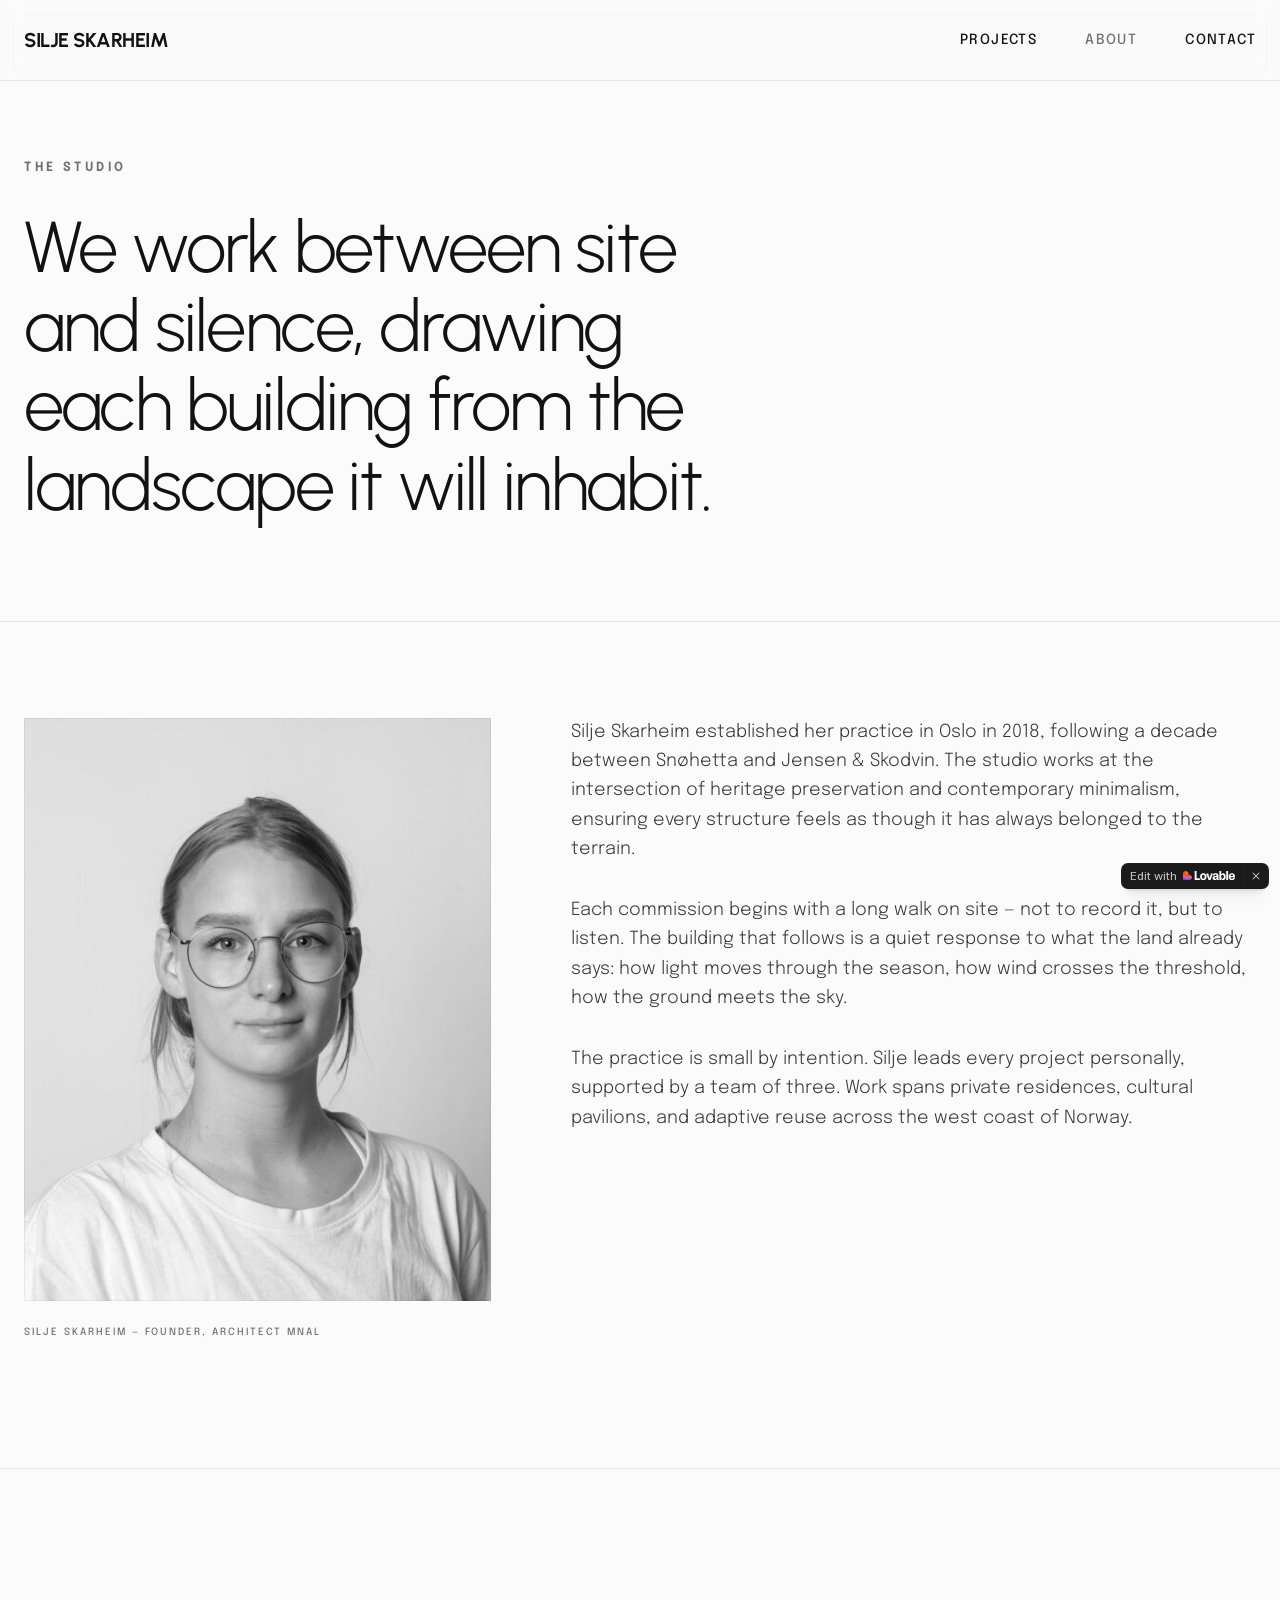
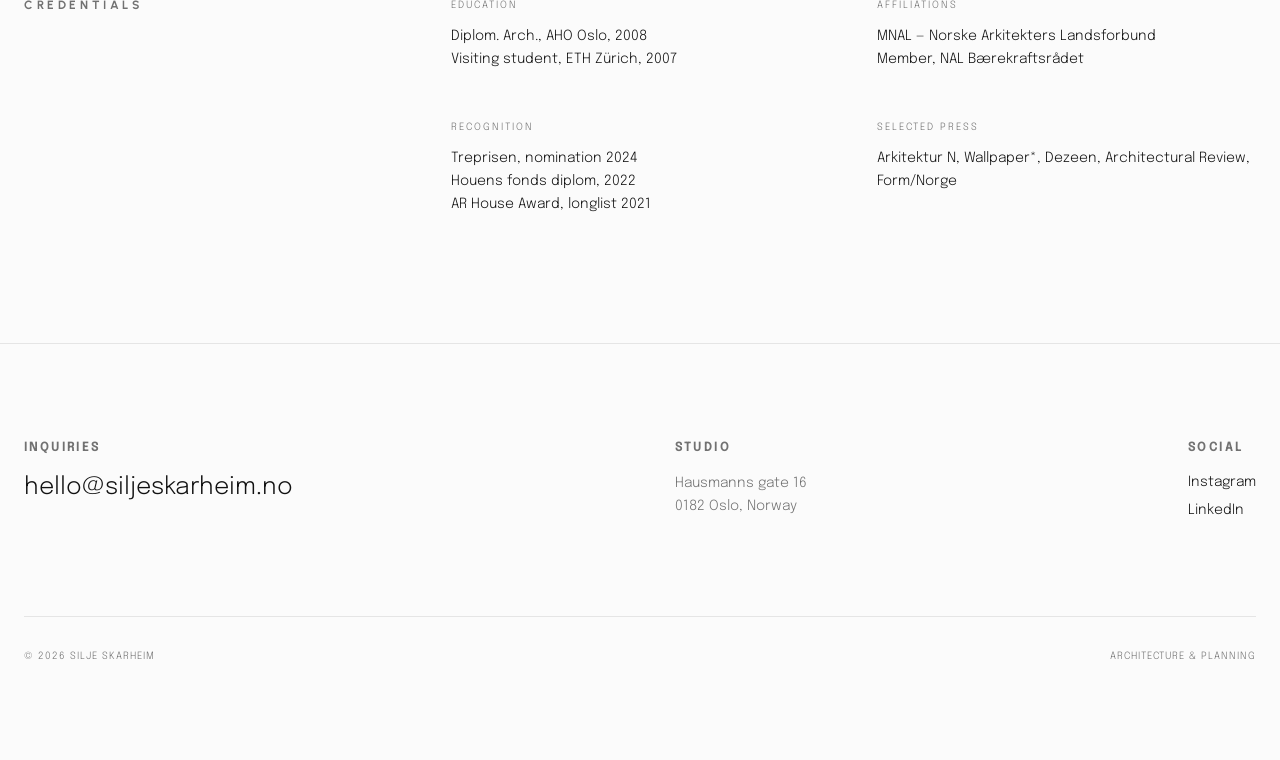
==== commit 76186a59: "Use provided profile photo Co-authored-by: Copilot <223556219+Copilot@users.noreply.github.com>" ====
--- a/about.html
+++ b/about.html
@@ -1,4 +1,4 @@
-<!DOCTYPE html><html lang="en"><head><meta charSet="utf-8"/><meta name="viewport" content="width=device-width, initial-scale=1"/><link rel="stylesheet" href="./assets/styles-DpxF1PvM.css" data-precedence="default"/><link rel="stylesheet" href="./fonts.css" data-precedence="default"/><title>About — Silje Skarheim</title><meta name="author" content="Silje Skarheim"/><meta property="og:type" content="website"/><meta name="twitter:card" content="summary_large_image"/><meta name="twitter:title" content="Silje — Architect MNAL, Oslo"/><meta name="twitter:description" content="A minimalist website showcasing the architectural work of Silje Skarheim."/><meta name="twitter:image" content="./assets/id-preview-7db0d701--3c477d62-ffeb-49ba-8477-8e46ab8a5248.lovable.app-1781374682608.png"/><meta name="description" content="Silje Skarheim established her practice in 2018. A focus on tectonic honesty and Nordic site specificity."/><meta property="og:title" content="About — Silje Skarheim"/><meta property="og:description" content="Architect MNAL based in Oslo. Practice founded 2018, working between residential and cultural commissions."/><meta property="og:image" content="./assets/portrait-silje-D8i7i19S.jpg"/>
+<!DOCTYPE html><html lang="en"><head><meta charSet="utf-8"/><meta name="viewport" content="width=device-width, initial-scale=1"/><link rel="stylesheet" href="./assets/styles-DpxF1PvM.css" data-precedence="default"/><link rel="stylesheet" href="./fonts.css" data-precedence="default"/><title>About — Silje Skarheim</title><meta name="author" content="Silje Skarheim"/><meta property="og:type" content="website"/><meta name="twitter:card" content="summary_large_image"/><meta name="twitter:title" content="Silje — Architect MNAL, Oslo"/><meta name="twitter:description" content="A minimalist website showcasing the architectural work of Silje Skarheim."/><meta name="twitter:image" content="./assets/id-preview-7db0d701--3c477d62-ffeb-49ba-8477-8e46ab8a5248.lovable.app-1781374682608.png"/><meta name="description" content="Silje Skarheim established her practice in 2018. A focus on tectonic honesty and Nordic site specificity."/><meta property="og:title" content="About — Silje Skarheim"/><meta property="og:description" content="Architect MNAL based in Oslo. Practice founded 2018, working between residential and cultural commissions."/><meta property="og:image" content="./assets/Silje.jpeg"/>
 <style>
 	@font-face {
 		font-family: 'CameraPlainVariable';
@@ -167,7 +167,7 @@
 		}
 	}
 </style>
-</head><body><nav class="fixed top-0 w-full z-50 bg-canvas/80 backdrop-blur-sm border-b border-line"><div class="max-w-7xl mx-auto px-6 h-20 flex items-center justify-between"><a href="./about.html" class="font-heading font-bold text-xl tracking-tight uppercase text-ink">Silje Skarheim</a><div class="flex gap-8 md:gap-12 text-[11px] md:text-sm uppercase tracking-widest font-medium"><a href="./projects.html" class="text-ink hover:text-muted-grey transition-colors">Projects</a><a class="text-ink hover:text-muted-grey transition-colors text-muted-grey" href="./about.html" data-status="active" aria-current="page">About</a><a href="./contact.html" class="text-ink hover:text-muted-grey transition-colors">Contact</a></div></div></nav><main class="min-h-screen bg-canvas text-ink"><!--$--><section class="pt-40 pb-24 px-6"><div class="max-w-7xl mx-auto"><p class="text-xs uppercase tracking-[0.3em] font-bold text-muted-grey mb-8">The Studio</p><h1 class="font-heading text-4xl md:text-6xl lg:text-7xl font-light leading-[1.1] tracking-tight max-w-4xl text-balance">We work between site and silence, drawing each building from the landscape it will inhabit.</h1></div></section><section class="pb-32 px-6 border-t border-line pt-24"><div class="max-w-7xl mx-auto grid grid-cols-1 md:grid-cols-12 gap-12 md:gap-20"><div class="md:col-span-5"><img src="./assets/portrait-silje-D8i7i19S.jpg" alt="Silje Skarheim" loading="lazy" class="w-full aspect-[4/5] object-cover outline-1 -outline-offset-1 outline-ink/5 grayscale"/><p class="mt-6 text-[10px] font-medium uppercase tracking-[0.2em] text-muted-grey">Silje Skarheim — Founder, Architect MNAL</p></div><div class="md:col-span-7 space-y-8 text-lg leading-relaxed text-ink/85 font-light"><p>Silje Skarheim established her practice in Oslo in 2018, following a decade between Snøhetta and Jensen &amp; Skodvin. The studio works at the intersection of heritage preservation and contemporary minimalism, ensuring every structure feels as though it has always belonged to the terrain.</p><p>Each commission begins with a long walk on site — not to record it, but to listen. The building that follows is a quiet response to what the land already says: how light moves through the season, how wind crosses the threshold, how the ground meets the sky.</p><p>The practice is small by intention. Silje leads every project personally, supported by a team of three. Work spans private residences, cultural pavilions, and adaptive reuse across the west coast of Norway.</p></div></div></section><section class="py-32 px-6 border-t border-line"><div class="max-w-7xl mx-auto grid grid-cols-1 md:grid-cols-12 gap-12"><div class="md:col-span-4"><h2 class="font-heading text-xs uppercase tracking-[0.3em] font-bold text-muted-grey">Credentials</h2></div><div class="md:col-span-8 grid grid-cols-1 md:grid-cols-2 gap-12 text-sm leading-relaxed"><div><p class="text-[10px] uppercase tracking-[0.2em] text-muted-grey mb-3">Education</p><p>Diplom. Arch., AHO Oslo, 2008<br/>Visiting student, ETH Zürich, 2007</p></div><div><p class="text-[10px] uppercase tracking-[0.2em] text-muted-grey mb-3">Affiliations</p><p>MNAL — Norske Arkitekters Landsforbund<br/>Member, NAL Bærekraftsrådet</p></div><div><p class="text-[10px] uppercase tracking-[0.2em] text-muted-grey mb-3">Recognition</p><p>Treprisen, nomination 2024<br/>Houens fonds diplom, 2022<br/>AR House Award, longlist 2021</p></div><div><p class="text-[10px] uppercase tracking-[0.2em] text-muted-grey mb-3">Selected Press</p><p>Arkitektur N, Wallpaper*, Dezeen, Architectural Review, Form/Norge</p></div></div></div></section><!--/$--></main><footer class="py-24 px-6 border-t border-line"><div class="max-w-7xl mx-auto flex flex-col md:flex-row justify-between items-start gap-16"><div class="space-y-4"><p class="text-xs uppercase tracking-[0.2em] font-bold text-muted-grey">Inquiries</p><a href="mailto:hello@siljeskarheim.no" class="text-2xl font-light border-b border-transparent hover:border-ink transition-colors">hello@siljeskarheim.no</a></div><div class="space-y-4"><p class="text-xs uppercase tracking-[0.2em] font-bold text-muted-grey">Studio</p><p class="text-sm text-muted-grey leading-relaxed">Hausmanns gate 16<br/>0182 Oslo, Norway</p></div><div class="space-y-4"><p class="text-xs uppercase tracking-[0.2em] font-bold text-muted-grey">Social</p><div class="flex flex-col gap-2"><a href="#" class="text-sm hover:text-muted-grey transition-colors">Instagram</a><a href="#" class="text-sm hover:text-muted-grey transition-colors">LinkedIn</a></div></div></div><div class="max-w-7xl mx-auto mt-24 pt-8 border-t border-line flex justify-between"><span class="text-[10px] uppercase tracking-widest text-muted-grey">© <!-- -->2026<!-- --> Silje Skarheim</span><span class="text-[10px] uppercase tracking-widest text-muted-grey">Architecture &amp; Planning</span></div></footer>
+</head><body><nav class="fixed top-0 w-full z-50 bg-canvas/80 backdrop-blur-sm border-b border-line"><div class="max-w-7xl mx-auto px-6 h-20 flex items-center justify-between"><a href="./about.html" class="font-heading font-bold text-xl tracking-tight uppercase text-ink">Silje Skarheim</a><div class="flex gap-8 md:gap-12 text-[11px] md:text-sm uppercase tracking-widest font-medium"><a href="./projects.html" class="text-ink hover:text-muted-grey transition-colors">Projects</a><a class="text-ink hover:text-muted-grey transition-colors text-muted-grey" href="./about.html" data-status="active" aria-current="page">About</a><a href="./contact.html" class="text-ink hover:text-muted-grey transition-colors">Contact</a></div></div></nav><main class="min-h-screen bg-canvas text-ink"><!--$--><section class="pt-40 pb-24 px-6"><div class="max-w-7xl mx-auto"><p class="text-xs uppercase tracking-[0.3em] font-bold text-muted-grey mb-8">The Studio</p><h1 class="font-heading text-4xl md:text-6xl lg:text-7xl font-light leading-[1.1] tracking-tight max-w-4xl text-balance">We work between site and silence, drawing each building from the landscape it will inhabit.</h1></div></section><section class="pb-32 px-6 border-t border-line pt-24"><div class="max-w-7xl mx-auto grid grid-cols-1 md:grid-cols-12 gap-12 md:gap-20"><div class="md:col-span-5"><img src="./assets/Silje.jpeg" alt="Silje Skarheim" loading="lazy" class="w-full aspect-[4/5] object-cover outline-1 -outline-offset-1 outline-ink/5 grayscale"/><p class="mt-6 text-[10px] font-medium uppercase tracking-[0.2em] text-muted-grey">Silje Skarheim — Founder, Architect MNAL</p></div><div class="md:col-span-7 space-y-8 text-lg leading-relaxed text-ink/85 font-light"><p>Silje Skarheim established her practice in Oslo in 2018, following a decade between Snøhetta and Jensen &amp; Skodvin. The studio works at the intersection of heritage preservation and contemporary minimalism, ensuring every structure feels as though it has always belonged to the terrain.</p><p>Each commission begins with a long walk on site — not to record it, but to listen. The building that follows is a quiet response to what the land already says: how light moves through the season, how wind crosses the threshold, how the ground meets the sky.</p><p>The practice is small by intention. Silje leads every project personally, supported by a team of three. Work spans private residences, cultural pavilions, and adaptive reuse across the west coast of Norway.</p></div></div></section><section class="py-32 px-6 border-t border-line"><div class="max-w-7xl mx-auto grid grid-cols-1 md:grid-cols-12 gap-12"><div class="md:col-span-4"><h2 class="font-heading text-xs uppercase tracking-[0.3em] font-bold text-muted-grey">Credentials</h2></div><div class="md:col-span-8 grid grid-cols-1 md:grid-cols-2 gap-12 text-sm leading-relaxed"><div><p class="text-[10px] uppercase tracking-[0.2em] text-muted-grey mb-3">Education</p><p>Diplom. Arch., AHO Oslo, 2008<br/>Visiting student, ETH Zürich, 2007</p></div><div><p class="text-[10px] uppercase tracking-[0.2em] text-muted-grey mb-3">Affiliations</p><p>MNAL — Norske Arkitekters Landsforbund<br/>Member, NAL Bærekraftsrådet</p></div><div><p class="text-[10px] uppercase tracking-[0.2em] text-muted-grey mb-3">Recognition</p><p>Treprisen, nomination 2024<br/>Houens fonds diplom, 2022<br/>AR House Award, longlist 2021</p></div><div><p class="text-[10px] uppercase tracking-[0.2em] text-muted-grey mb-3">Selected Press</p><p>Arkitektur N, Wallpaper*, Dezeen, Architectural Review, Form/Norge</p></div></div></div></section><!--/$--></main><footer class="py-24 px-6 border-t border-line"><div class="max-w-7xl mx-auto flex flex-col md:flex-row justify-between items-start gap-16"><div class="space-y-4"><p class="text-xs uppercase tracking-[0.2em] font-bold text-muted-grey">Inquiries</p><a href="mailto:hello@siljeskarheim.no" class="text-2xl font-light border-b border-transparent hover:border-ink transition-colors">hello@siljeskarheim.no</a></div><div class="space-y-4"><p class="text-xs uppercase tracking-[0.2em] font-bold text-muted-grey">Studio</p><p class="text-sm text-muted-grey leading-relaxed">Hausmanns gate 16<br/>0182 Oslo, Norway</p></div><div class="space-y-4"><p class="text-xs uppercase tracking-[0.2em] font-bold text-muted-grey">Social</p><div class="flex flex-col gap-2"><a href="#" class="text-sm hover:text-muted-grey transition-colors">Instagram</a><a href="#" class="text-sm hover:text-muted-grey transition-colors">LinkedIn</a></div></div></div><div class="max-w-7xl mx-auto mt-24 pt-8 border-t border-line flex justify-between"><span class="text-[10px] uppercase tracking-widest text-muted-grey">© <!-- -->2026<!-- --> Silje Skarheim</span><span class="text-[10px] uppercase tracking-widest text-muted-grey">Architecture &amp; Planning</span></div></footer>
 <aside 
 	id="lovable-badge" 
 	role="complementary"
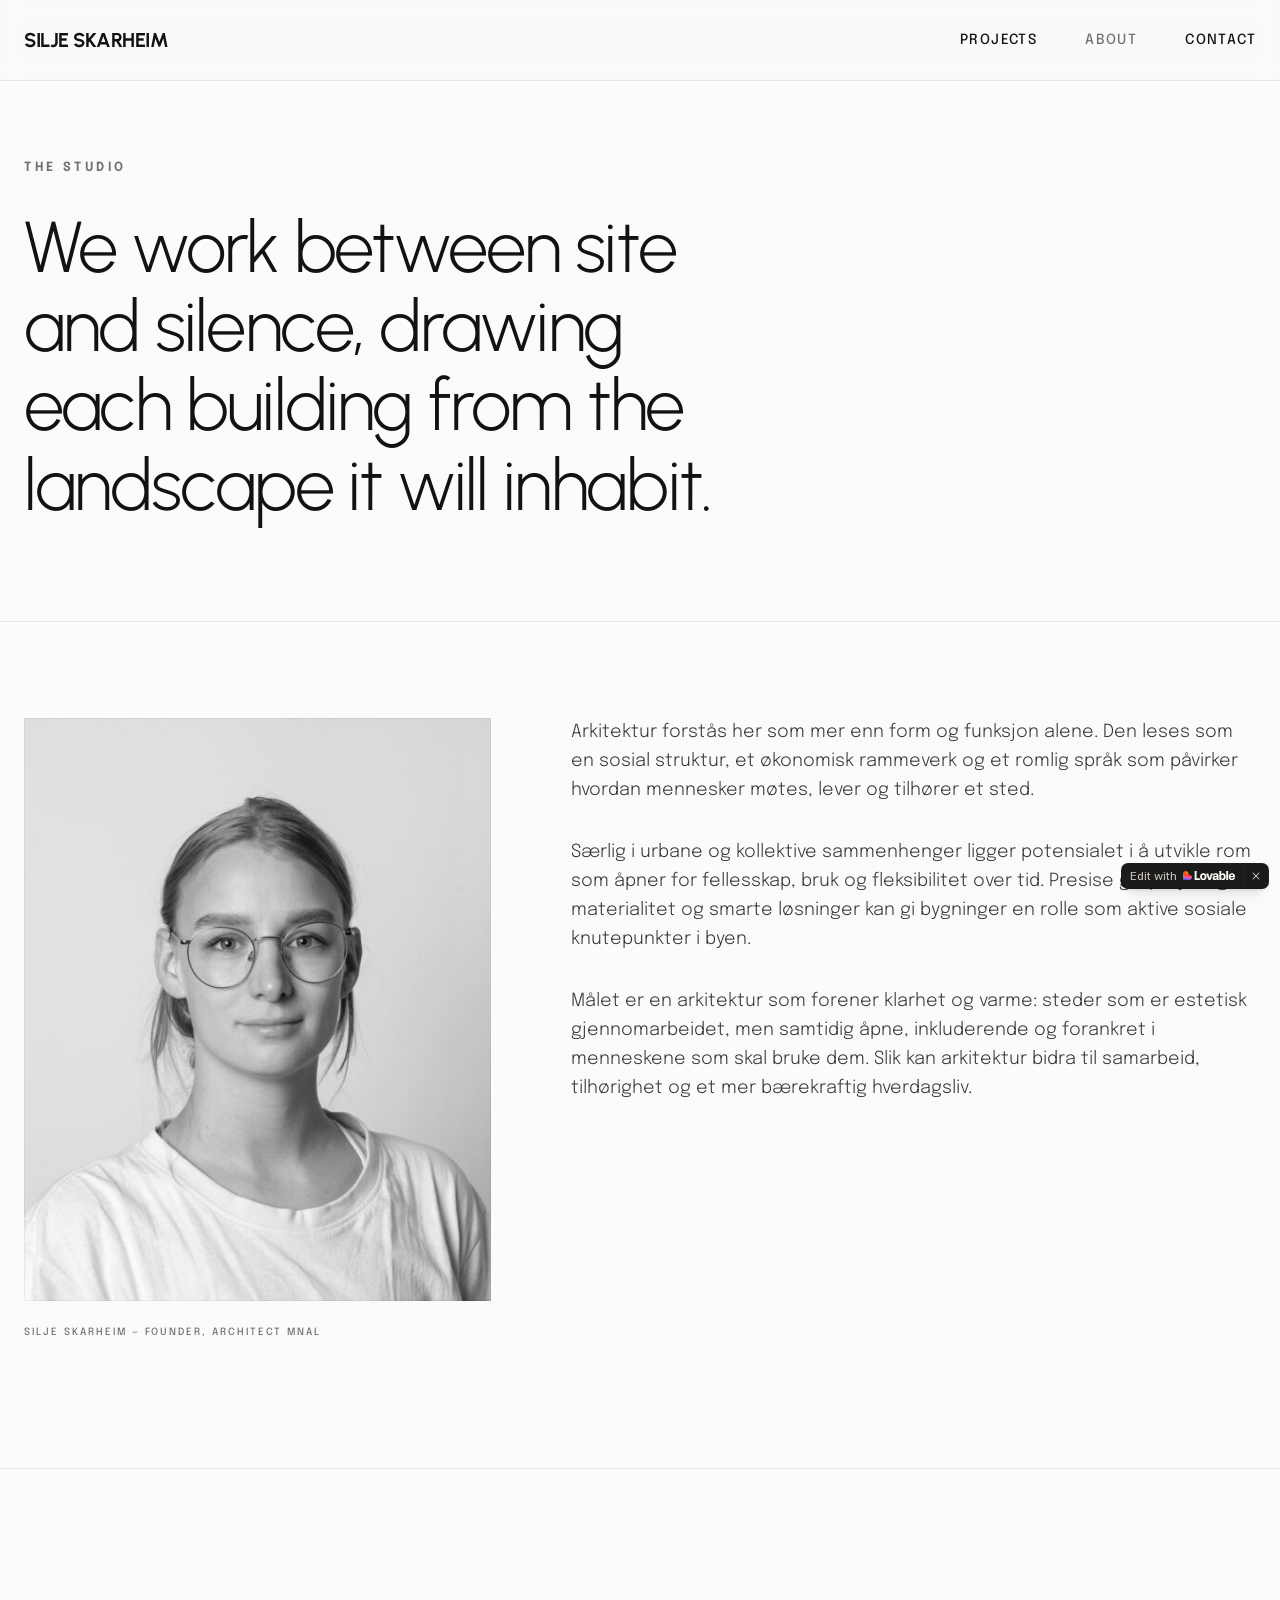
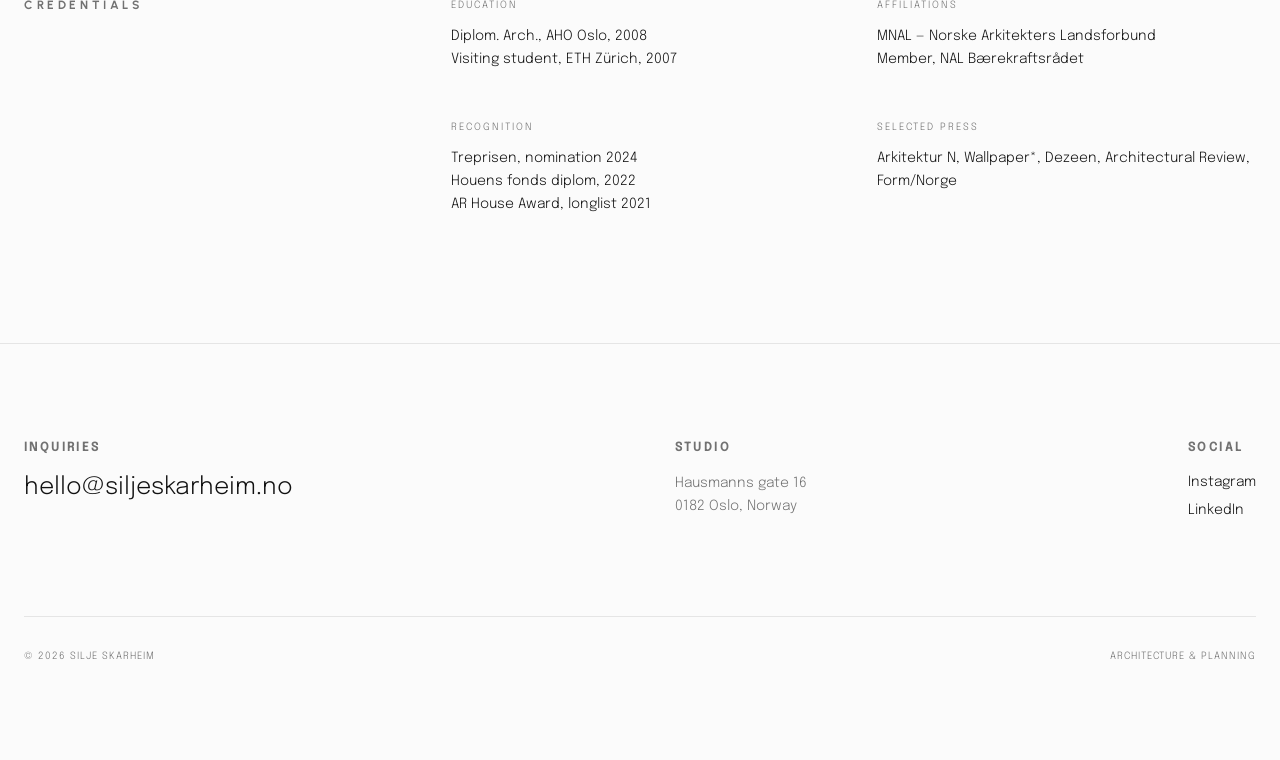
==== commit c24753c3: "Refine about page copy Co-authored-by: Copilot <223556219+Copilot@users.noreply.github.com>" ====
--- a/about.html
+++ b/about.html
@@ -167,7 +167,7 @@
 		}
 	}
 </style>
-</head><body><nav class="fixed top-0 w-full z-50 bg-canvas/80 backdrop-blur-sm border-b border-line"><div class="max-w-7xl mx-auto px-6 h-20 flex items-center justify-between"><a href="./about.html" class="font-heading font-bold text-xl tracking-tight uppercase text-ink">Silje Skarheim</a><div class="flex gap-8 md:gap-12 text-[11px] md:text-sm uppercase tracking-widest font-medium"><a href="./projects.html" class="text-ink hover:text-muted-grey transition-colors">Projects</a><a class="text-ink hover:text-muted-grey transition-colors text-muted-grey" href="./about.html" data-status="active" aria-current="page">About</a><a href="./contact.html" class="text-ink hover:text-muted-grey transition-colors">Contact</a></div></div></nav><main class="min-h-screen bg-canvas text-ink"><!--$--><section class="pt-40 pb-24 px-6"><div class="max-w-7xl mx-auto"><p class="text-xs uppercase tracking-[0.3em] font-bold text-muted-grey mb-8">The Studio</p><h1 class="font-heading text-4xl md:text-6xl lg:text-7xl font-light leading-[1.1] tracking-tight max-w-4xl text-balance">We work between site and silence, drawing each building from the landscape it will inhabit.</h1></div></section><section class="pb-32 px-6 border-t border-line pt-24"><div class="max-w-7xl mx-auto grid grid-cols-1 md:grid-cols-12 gap-12 md:gap-20"><div class="md:col-span-5"><img src="./assets/Silje.jpeg" alt="Silje Skarheim" loading="lazy" class="w-full aspect-[4/5] object-cover outline-1 -outline-offset-1 outline-ink/5 grayscale"/><p class="mt-6 text-[10px] font-medium uppercase tracking-[0.2em] text-muted-grey">Silje Skarheim — Founder, Architect MNAL</p></div><div class="md:col-span-7 space-y-8 text-lg leading-relaxed text-ink/85 font-light"><p>Silje Skarheim established her practice in Oslo in 2018, following a decade between Snøhetta and Jensen &amp; Skodvin. The studio works at the intersection of heritage preservation and contemporary minimalism, ensuring every structure feels as though it has always belonged to the terrain.</p><p>Each commission begins with a long walk on site — not to record it, but to listen. The building that follows is a quiet response to what the land already says: how light moves through the season, how wind crosses the threshold, how the ground meets the sky.</p><p>The practice is small by intention. Silje leads every project personally, supported by a team of three. Work spans private residences, cultural pavilions, and adaptive reuse across the west coast of Norway.</p></div></div></section><section class="py-32 px-6 border-t border-line"><div class="max-w-7xl mx-auto grid grid-cols-1 md:grid-cols-12 gap-12"><div class="md:col-span-4"><h2 class="font-heading text-xs uppercase tracking-[0.3em] font-bold text-muted-grey">Credentials</h2></div><div class="md:col-span-8 grid grid-cols-1 md:grid-cols-2 gap-12 text-sm leading-relaxed"><div><p class="text-[10px] uppercase tracking-[0.2em] text-muted-grey mb-3">Education</p><p>Diplom. Arch., AHO Oslo, 2008<br/>Visiting student, ETH Zürich, 2007</p></div><div><p class="text-[10px] uppercase tracking-[0.2em] text-muted-grey mb-3">Affiliations</p><p>MNAL — Norske Arkitekters Landsforbund<br/>Member, NAL Bærekraftsrådet</p></div><div><p class="text-[10px] uppercase tracking-[0.2em] text-muted-grey mb-3">Recognition</p><p>Treprisen, nomination 2024<br/>Houens fonds diplom, 2022<br/>AR House Award, longlist 2021</p></div><div><p class="text-[10px] uppercase tracking-[0.2em] text-muted-grey mb-3">Selected Press</p><p>Arkitektur N, Wallpaper*, Dezeen, Architectural Review, Form/Norge</p></div></div></div></section><!--/$--></main><footer class="py-24 px-6 border-t border-line"><div class="max-w-7xl mx-auto flex flex-col md:flex-row justify-between items-start gap-16"><div class="space-y-4"><p class="text-xs uppercase tracking-[0.2em] font-bold text-muted-grey">Inquiries</p><a href="mailto:hello@siljeskarheim.no" class="text-2xl font-light border-b border-transparent hover:border-ink transition-colors">hello@siljeskarheim.no</a></div><div class="space-y-4"><p class="text-xs uppercase tracking-[0.2em] font-bold text-muted-grey">Studio</p><p class="text-sm text-muted-grey leading-relaxed">Hausmanns gate 16<br/>0182 Oslo, Norway</p></div><div class="space-y-4"><p class="text-xs uppercase tracking-[0.2em] font-bold text-muted-grey">Social</p><div class="flex flex-col gap-2"><a href="#" class="text-sm hover:text-muted-grey transition-colors">Instagram</a><a href="#" class="text-sm hover:text-muted-grey transition-colors">LinkedIn</a></div></div></div><div class="max-w-7xl mx-auto mt-24 pt-8 border-t border-line flex justify-between"><span class="text-[10px] uppercase tracking-widest text-muted-grey">© <!-- -->2026<!-- --> Silje Skarheim</span><span class="text-[10px] uppercase tracking-widest text-muted-grey">Architecture &amp; Planning</span></div></footer>
+</head><body><nav class="fixed top-0 w-full z-50 bg-canvas/80 backdrop-blur-sm border-b border-line"><div class="max-w-7xl mx-auto px-6 h-20 flex items-center justify-between"><a href="./about.html" class="font-heading font-bold text-xl tracking-tight uppercase text-ink">Silje Skarheim</a><div class="flex gap-8 md:gap-12 text-[11px] md:text-sm uppercase tracking-widest font-medium"><a href="./projects.html" class="text-ink hover:text-muted-grey transition-colors">Projects</a><a class="text-ink hover:text-muted-grey transition-colors text-muted-grey" href="./about.html" data-status="active" aria-current="page">About</a><a href="./contact.html" class="text-ink hover:text-muted-grey transition-colors">Contact</a></div></div></nav><main class="min-h-screen bg-canvas text-ink"><!--$--><section class="pt-40 pb-24 px-6"><div class="max-w-7xl mx-auto"><p class="text-xs uppercase tracking-[0.3em] font-bold text-muted-grey mb-8">The Studio</p><h1 class="font-heading text-4xl md:text-6xl lg:text-7xl font-light leading-[1.1] tracking-tight max-w-4xl text-balance">We work between site and silence, drawing each building from the landscape it will inhabit.</h1></div></section><section class="pb-32 px-6 border-t border-line pt-24"><div class="max-w-7xl mx-auto grid grid-cols-1 md:grid-cols-12 gap-12 md:gap-20"><div class="md:col-span-5"><img src="./assets/Silje.jpeg" alt="Silje Skarheim" loading="lazy" class="w-full aspect-[4/5] object-cover outline-1 -outline-offset-1 outline-ink/5 grayscale"/><p class="mt-6 text-[10px] font-medium uppercase tracking-[0.2em] text-muted-grey">Silje Skarheim — Founder, Architect MNAL</p></div><div class="md:col-span-7 space-y-8 text-lg leading-relaxed text-ink/85 font-light"><p>Arkitektur forstås her som mer enn form og funksjon alene. Den leses som en sosial struktur, et økonomisk rammeverk og et romlig språk som påvirker hvordan mennesker møtes, lever og tilhører et sted.</p><p>Særlig i urbane og kollektive sammenhenger ligger potensialet i å utvikle rom som åpner for fellesskap, bruk og fleksibilitet over tid. Presise grep, tydelig materialitet og smarte løsninger kan gi bygninger en rolle som aktive sosiale knutepunkter i byen.</p><p>Målet er en arkitektur som forener klarhet og varme: steder som er estetisk gjennomarbeidet, men samtidig åpne, inkluderende og forankret i menneskene som skal bruke dem. Slik kan arkitektur bidra til samarbeid, tilhørighet og et mer bærekraftig hverdagsliv.</p></div></div></section><section class="py-32 px-6 border-t border-line"><div class="max-w-7xl mx-auto grid grid-cols-1 md:grid-cols-12 gap-12"><div class="md:col-span-4"><h2 class="font-heading text-xs uppercase tracking-[0.3em] font-bold text-muted-grey">Credentials</h2></div><div class="md:col-span-8 grid grid-cols-1 md:grid-cols-2 gap-12 text-sm leading-relaxed"><div><p class="text-[10px] uppercase tracking-[0.2em] text-muted-grey mb-3">Education</p><p>Diplom. Arch., AHO Oslo, 2008<br/>Visiting student, ETH Zürich, 2007</p></div><div><p class="text-[10px] uppercase tracking-[0.2em] text-muted-grey mb-3">Affiliations</p><p>MNAL — Norske Arkitekters Landsforbund<br/>Member, NAL Bærekraftsrådet</p></div><div><p class="text-[10px] uppercase tracking-[0.2em] text-muted-grey mb-3">Recognition</p><p>Treprisen, nomination 2024<br/>Houens fonds diplom, 2022<br/>AR House Award, longlist 2021</p></div><div><p class="text-[10px] uppercase tracking-[0.2em] text-muted-grey mb-3">Selected Press</p><p>Arkitektur N, Wallpaper*, Dezeen, Architectural Review, Form/Norge</p></div></div></div></section><!--/$--></main><footer class="py-24 px-6 border-t border-line"><div class="max-w-7xl mx-auto flex flex-col md:flex-row justify-between items-start gap-16"><div class="space-y-4"><p class="text-xs uppercase tracking-[0.2em] font-bold text-muted-grey">Inquiries</p><a href="mailto:hello@siljeskarheim.no" class="text-2xl font-light border-b border-transparent hover:border-ink transition-colors">hello@siljeskarheim.no</a></div><div class="space-y-4"><p class="text-xs uppercase tracking-[0.2em] font-bold text-muted-grey">Studio</p><p class="text-sm text-muted-grey leading-relaxed">Hausmanns gate 16<br/>0182 Oslo, Norway</p></div><div class="space-y-4"><p class="text-xs uppercase tracking-[0.2em] font-bold text-muted-grey">Social</p><div class="flex flex-col gap-2"><a href="#" class="text-sm hover:text-muted-grey transition-colors">Instagram</a><a href="#" class="text-sm hover:text-muted-grey transition-colors">LinkedIn</a></div></div></div><div class="max-w-7xl mx-auto mt-24 pt-8 border-t border-line flex justify-between"><span class="text-[10px] uppercase tracking-widest text-muted-grey">© <!-- -->2026<!-- --> Silje Skarheim</span><span class="text-[10px] uppercase tracking-widest text-muted-grey">Architecture &amp; Planning</span></div></footer>
 <aside 
 	id="lovable-badge" 
 	role="complementary"
